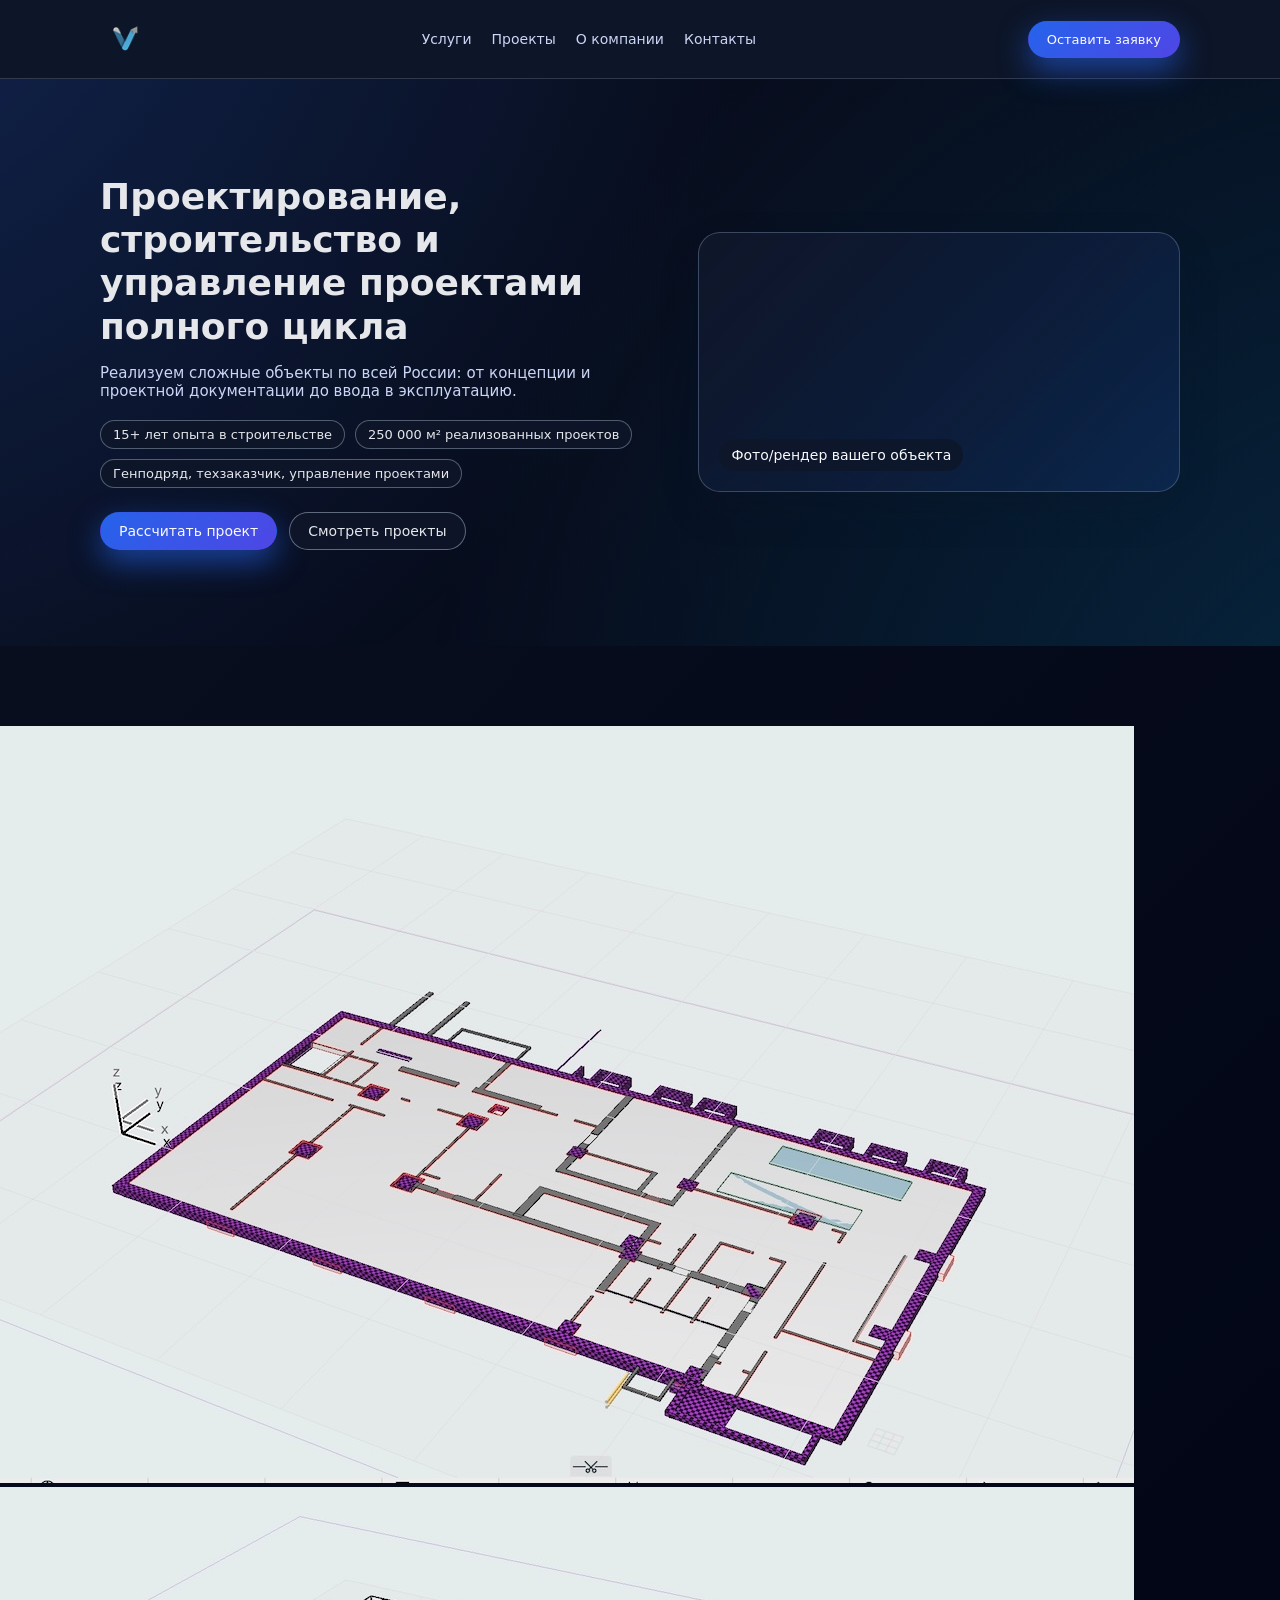
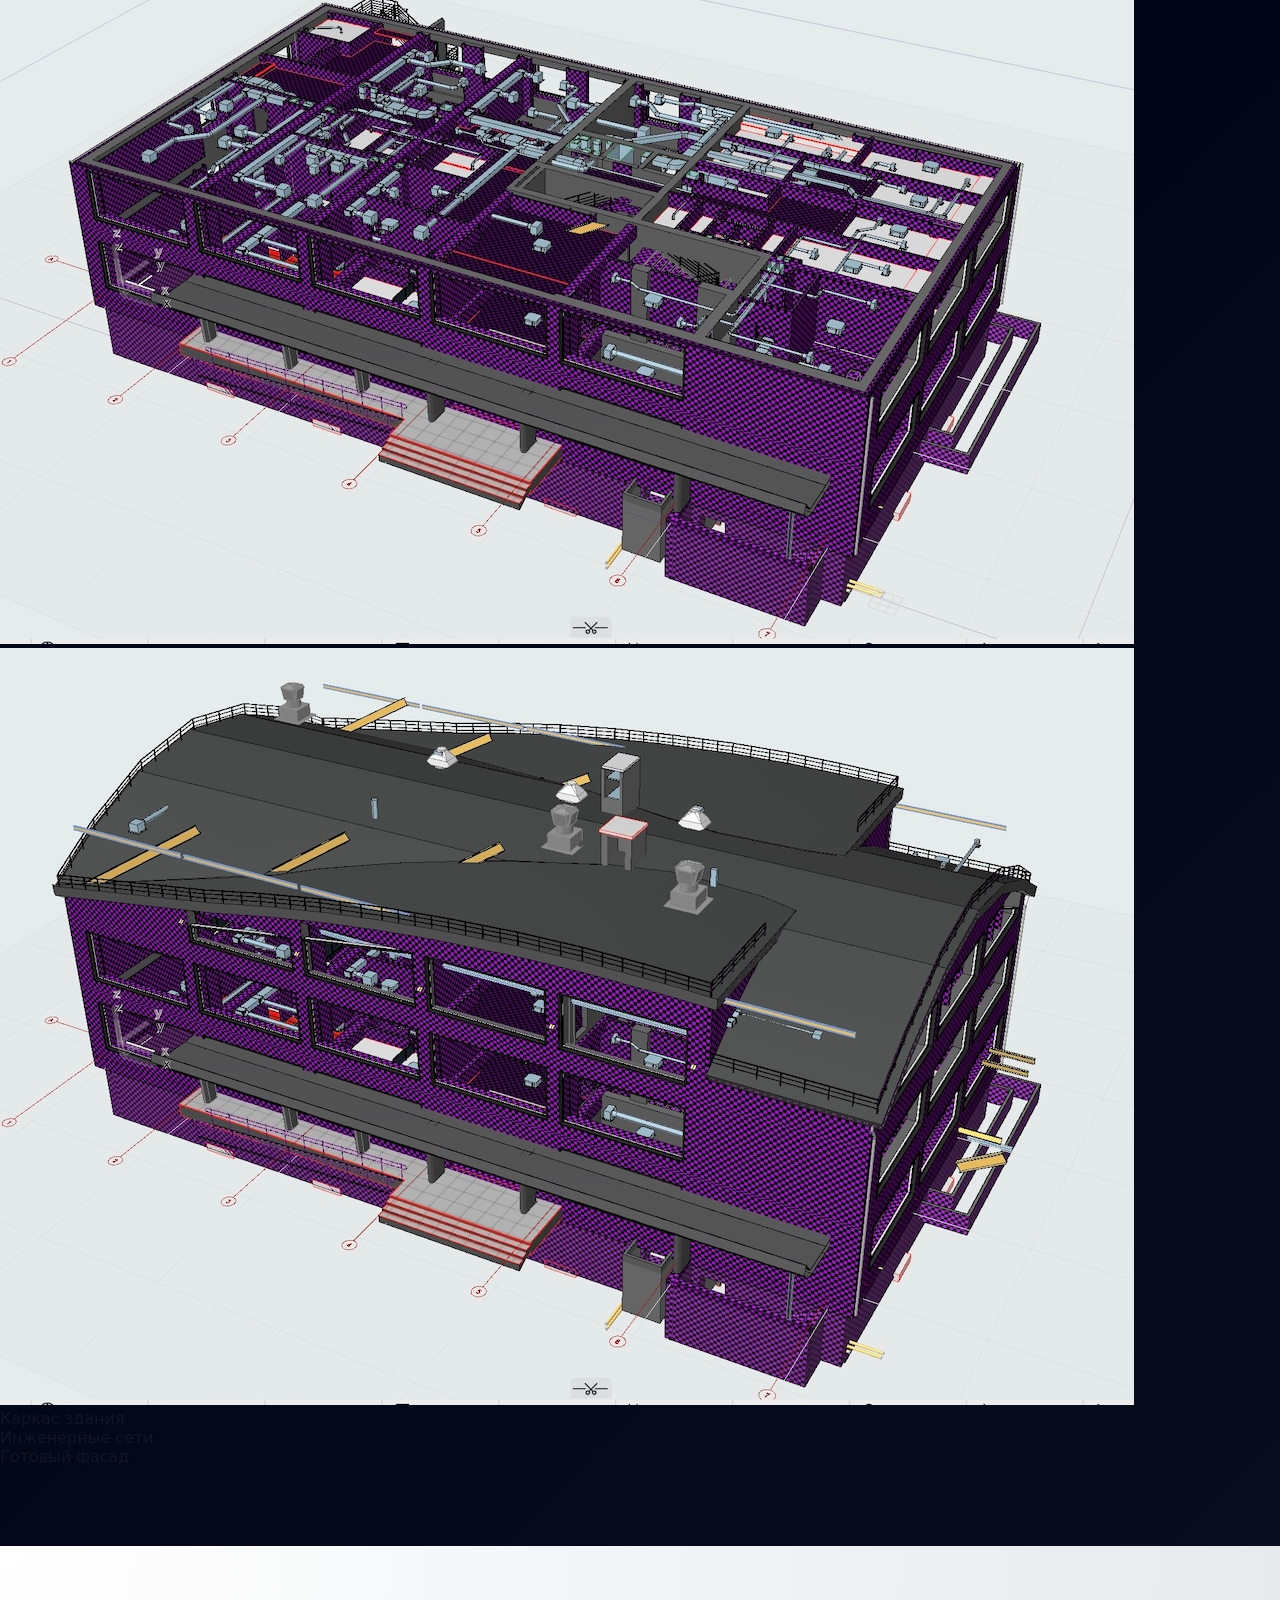
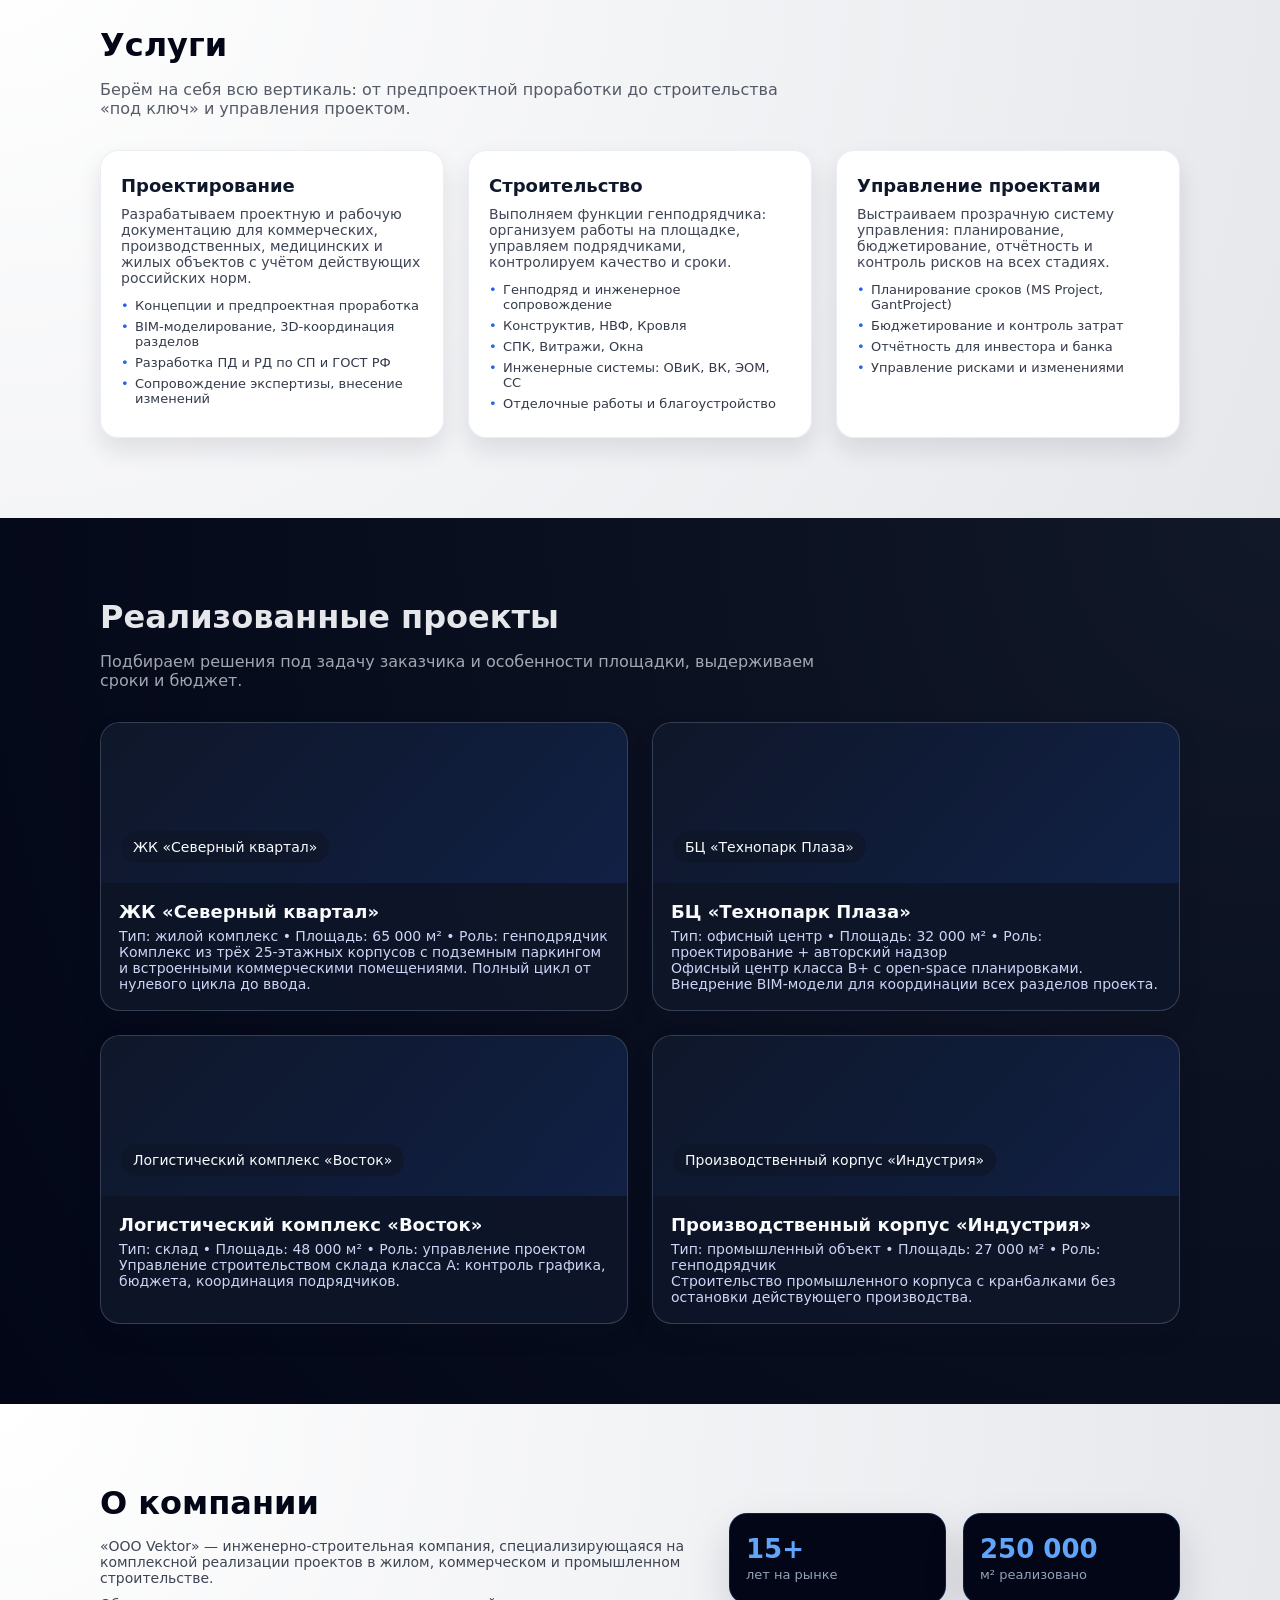
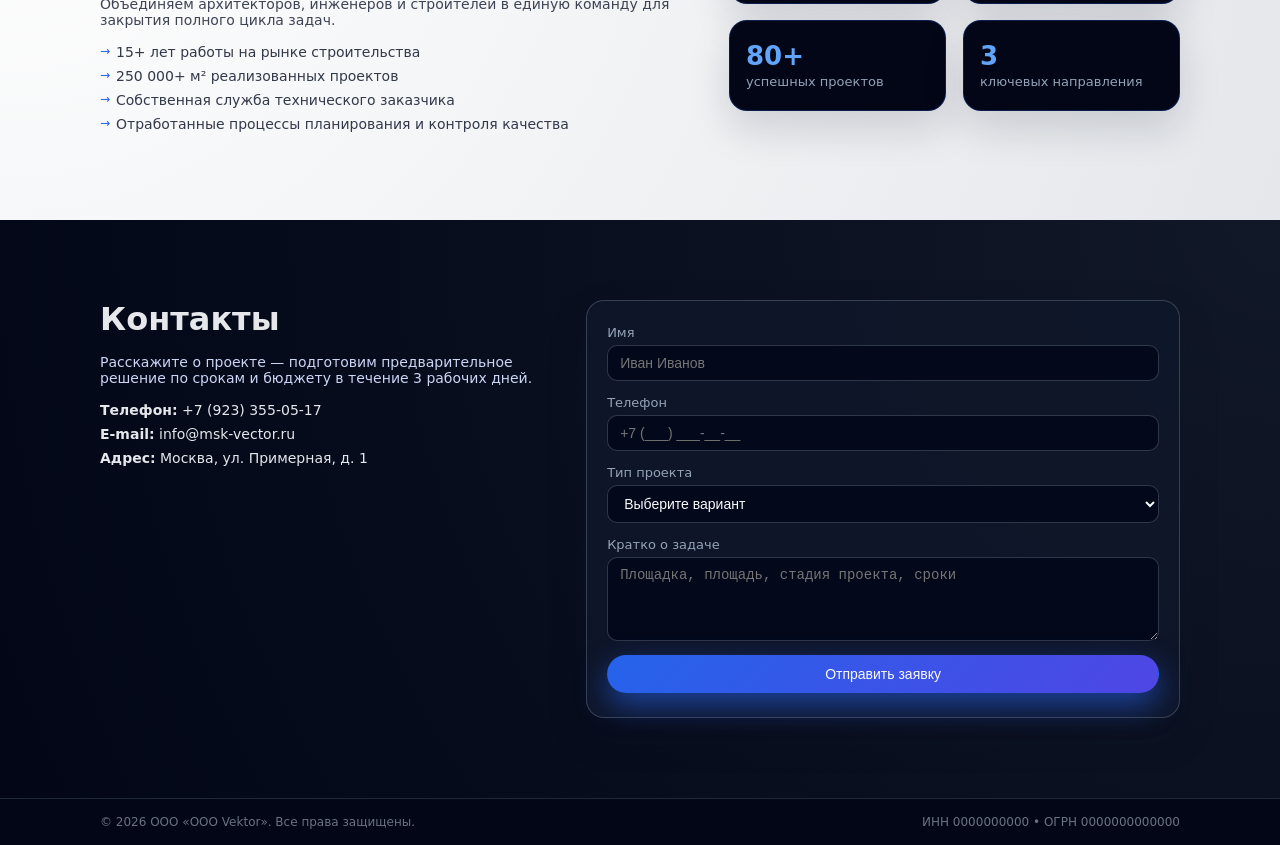
==== index.html @ ef03c7b6 "Add build story animation section" ====
<!DOCTYPE html>
<html lang="ru">
<head>
  <meta charset="UTF-8" />
  <title>ООО Vektor — Проектирование, строительство и управление проектами</title>
  <meta name="viewport" content="width=device-width, initial-scale=1" />
  <meta name="description" content="Проектирование, строительство и управление проектами по всей России." />
  <link rel="stylesheet" href="style.css" />
</head>
<body>
  <header class="site-header">
    <div class="container header-inner">
      <div class="logo">
<img src="vector-logo-B1Wfob5Y.png" alt="Логотип" style="height: 50px;">
      </div>
      <nav class="main-nav">
        <a href="#services">Услуги</a>
        <a href="#projects">Проекты</a>
        <a href="#about">О компании</a>
        <a href="#contacts">Контакты</a>
      </nav>
      <a href="#contacts" class="btn btn-primary btn-header">Оставить заявку</a>
    </div>
  </header>
  <main>
    <section class="hero section reveal" id="home">
      <div class="container hero-inner">
        <div class="hero-content">
          <h1>Проектирование, строительство и управление проектами полного цикла</h1>
          <p>Реализуем сложные объекты по всей России: от концепции и проектной документации до ввода в эксплуатацию.</p>
          <ul class="hero-highlights">
            <li>15+ лет опыта в строительстве</li>
            <li>250&nbsp;000 м² реализованных проектов</li>
            <li>Генподряд, техзаказчик, управление проектами</li>
          </ul>
          <div class="hero-actions">
            <a href="#contacts" class="btn btn-primary">Рассчитать проект</a>
            <a href="#projects" class="btn btn-secondary">Смотреть проекты</a>
          </div>
        </div>
        <div class="hero-image">
          <div class="image-placeholder"><span>Фото/рендер вашего объекта</span></div>
        </div>
      </div>
    </section>

    <section class="section id="build-story">     <div class="build-sticky">       <img src="frame.jpg" class="build-layer" id="layer-1">       <img src="networks.jpg" class="build-layer" id="layer-2">       <img src="facade.jpg" class="build-layer" id="layer-3">       <div class="build-label" id="label-1">Каркас здания</div>       <div class="build-label" id="label-2">Инженерные сети</div>       <div class="build-label" id="label-3">Готовый фасад</div>     </div>   </section>    <section class="section section-light reveal" id="services">
      <div class="container">
        <h2 class="section-title">Услуги</h2>
        <p class="section-subtitle">Берём на себя всю вертикаль: от предпроектной проработки до строительства «под ключ» и управления проектом.</p>
        <div class="services-grid">
          <article class="service-card reveal">
            <h3>Проектирование</h3>
            <p>Разрабатываем проектную и рабочую документацию для коммерческих, производственных, медицинских и жилых объектов с учётом действующих российских норм.</p>
            <ul>
              <li>Концепции и предпроектная проработка</li>
              <li>BIM-моделирование, 3D-координация разделов</li>
              <li>Разработка ПД и РД по СП и ГОСТ РФ</li>
              <li>Сопровождение экспертизы, внесение изменений</li>
            </ul>
          </article>
          <article class="service-card reveal">
            <h3>Строительство</h3>
            <p>Выполняем функции генподрядчика: организуем работы на площадке, управляем подрядчиками, контролируем качество и сроки.</p>
            <ul>
              <li>Генподряд и инженерное сопровождение</li>
              <li>Конструктив, НВФ, Кровля</li>
              <li>СПК, Витражи, Окна</li>
              <li>Инженерные системы: ОВиК, ВК, ЭОМ, СС</li>
              <li>Отделочные работы и благоустройство</li>
            </ul>
          </article>
          <article class="service-card reveal">
            <h3>Управление проектами</h3>
            <p>Выстраиваем прозрачную систему управления: планирование, бюджетирование, отчётность и контроль рисков на всех стадиях.</p>
            <ul>
              <li>Планирование сроков (MS Project, GantProject)</li>
              <li>Бюджетирование и контроль затрат</li>
              <li>Отчётность для инвестора и банка</li>
              <li>Управление рисками и изменениями</li>
            </ul>
          </article>
        </div>
      </div>
    </section>

    <section class="section section-dark reveal" id="projects">
      <div class="container">
        <h2 class="section-title">Реализованные проекты</h2>
        <p class="section-subtitle">Подбираем решения под задачу заказчика и особенности площадки, выдерживаем сроки и бюджет.</p>
        <div class="projects-grid">
          <article class="project-card reveal">
            <div class="project-image image-placeholder"><span>ЖК «Северный квартал»</span></div>
            <div class="project-body">
              <h3>ЖК «Северный квартал»</h3>
              <p class="project-meta">Тип: жилой комплекс • Площадь: 65 000 м² • Роль: генподрядчик</p>
              <p>Комплекс из трёх 25-этажных корпусов с подземным паркингом и встроенными коммерческими помещениями. Полный цикл от нулевого цикла до ввода.</p>
            </div>
          </article>
          <article class="project-card reveal">
            <div class="project-image image-placeholder"><span>БЦ «Технопарк Плаза»</span></div>
            <div class="project-body">
              <h3>БЦ «Технопарк Плаза»</h3>
              <p class="project-meta">Тип: офисный центр • Площадь: 32 000 м² • Роль: проектирование + авторский надзор</p>
              <p>Офисный центр класса B+ с open-space планировками. Внедрение BIM-модели для координации всех разделов проекта.</p>
            </div>
          </article>
          <article class="project-card reveal">
            <div class="project-image image-placeholder"><span>Логистический комплекс «Восток»</span></div>
            <div class="project-body">
              <h3>Логистический комплекс «Восток»</h3>
              <p class="project-meta">Тип: склад • Площадь: 48 000 м² • Роль: управление проектом</p>
              <p>Управление строительством склада класса A: контроль графика, бюджета, координация подрядчиков.</p>
            </div>
          </article>
          <article class="project-card reveal">
            <div class="project-image image-placeholder"><span>Производственный корпус «Индустрия»</span></div>
            <div class="project-body">
              <h3>Производственный корпус «Индустрия»</h3>
              <p class="project-meta">Тип: промышленный объект • Площадь: 27 000 м² • Роль: генподрядчик</p>
              <p>Строительство промышленного корпуса с кранбалками без остановки действующего производства.</p>
            </div>
          </article>
        </div>
      </div>
    </section>

    <section class="section section-light reveal" id="about">
      <div class="container about-grid">
        <div class="about-text">
          <h2 class="section-title">О компании</h2>
          <p>«ООО Vektor» — инженерно-строительная компания, специализирующаяся на комплексной реализации проектов в жилом, коммерческом и промышленном строительстве.</p>
          <p>Объединяем архитекторов, инженеров и строителей в единую команду для закрытия полного цикла задач.</p>
          <ul class="about-list">
            <li>15+ лет работы на рынке строительства</li>
            <li>250 000+ м² реализованных проектов</li>
            <li>Собственная служба технического заказчика</li>
            <li>Отработанные процессы планирования и контроля качества</li>
          </ul>
        </div>
        <div class="about-facts">
          <div class="fact-card reveal"><span class="fact-number">15+</span><span class="fact-label">лет на рынке</span></div>
          <div class="fact-card reveal"><span class="fact-number">250 000</span><span class="fact-label">м² реализовано</span></div>
          <div class="fact-card reveal"><span class="fact-number">80+</span><span class="fact-label">успешных проектов</span></div>
          <div class="fact-card reveal"><span class="fact-number">3</span><span class="fact-label">ключевых направления</span></div>
        </div>
      </div>
    </section>

    <section class="section section-dark reveal" id="contacts">
      <div class="container contacts-grid">
        <div class="contacts-info">
          <h2 class="section-title">Контакты</h2>
          <p>Расскажите о проекте — подготовим предварительное решение по срокам и бюджету в течение 3 рабочих дней.</p>
          <ul class="contacts-list">
            <li><strong>Телефон:</strong> +7 (923) 355-05-17</li>
            <li><strong>E-mail:</strong> info@msk-vector.ru</li>
            <li><strong>Адрес:</strong> Москва, ул. Примерная, д. 1</li>
          </ul>
        </div>
        <form class="contacts-form">
          <div class="form-row">
            <label for="name">Имя</label>
            <input type="text" id="name" name="name" placeholder="Иван Иванов" required />
          </div>
          <div class="form-row">
            <label for="phone">Телефон</label>
            <input type="tel" id="phone" name="phone" placeholder="+7 (___) ___-__-__" required />
          </div>
          <div class="form-row">
            <label for="project-type">Тип проекта</label>
            <select id="project-type" name="project-type">
              <option value="">Выберите вариант</option>
              <option value="residential">Жилой дом / ЖК</option>
              <option value="office">Офис / БЦ</option>
              <option value="industrial">Промышленный объект</option>
              <option value="warehouse">Склад / логистика</option>
              <option value="other">Другое</option>
            </select>
          </div>
          <div class="form-row">
            <label for="message">Кратко о задаче</label>
            <textarea id="message" name="message" rows="4" placeholder="Площадка, площадь, стадия проекта, сроки"></textarea>
          </div>
          <button type="submit" class="btn btn-primary btn-full">Отправить заявку</button>
        </form>
      </div>
    </section>
  </main>

  <footer class="site-footer">
    <div class="container footer-inner">
      <span>© 2026 ООО «ООО Vektor». Все права защищены.</span>
      <span>ИНН 0000000000 • ОГРН 0000000000000</span>
    </div>
  </footer>
  <script src="script.js"></script>
</body>
</html>
---- style.css ----
:root {
  --color-primary: #2563eb;
  --color-text: #0f172a;
  --color-text-light: #e5e7eb;
  --shadow-soft: 0 18px 40px rgba(15,23,42,0.15);
  --shadow-card: 0 12px 24px rgba(15,23,42,0.1);
  --transition-fast: 0.25s ease;
}
*,*::before,*::after{box-sizing:border-box}
html,body{margin:0;padding:0}
body{
  font-family:system-ui,-apple-system,BlinkMacSystemFont,"Segoe UI",sans-serif;
  color:var(--color-text);
  background:linear-gradient(135deg,#0b1120 0%,#020617 40%,#111827 100%);
  -webkit-font-smoothing:antialiased;
}
.container{width:100%;max-width:1120px;margin:0 auto;padding:0 20px}
.section{padding:80px 0}
.section-light{background:radial-gradient(circle at top left,#ffffff 0%,#e5e7eb 100%);color:#020617}
.section-dark{background:radial-gradient(circle at top right,#111827 0%,#020617 100%);color:var(--color-text-light)}
.section-title{font-size:32px;margin:0 0 16px}
.section-subtitle{margin:0 0 32px;max-width:720px;color:rgba(15,23,42,0.7)}
.section-dark .section-subtitle{color:rgba(226,232,240,0.7)}
.site-header{position:sticky;top:0;z-index:50;background:rgba(15,23,42,0.92);backdrop-filter:blur(16px);border-bottom:1px solid rgba(148,163,184,0.25)}
.header-inner{display:flex;align-items:center;justify-content:space-between;padding:14px 20px}
.logo{display:flex;align-items:center;gap:10px;color:#e5e7eb}
.logo-mark{width:36px;height:36px;border-radius:10px;background:radial-gradient(circle at 30% 30%,#38bdf8,#2563eb 60%,#1e293b 100%);display:inline-flex;align-items:center;justify-content:center;font-weight:700;font-size:16px;box-shadow:0 8px 20px rgba(37,99,235,0.55)}
.logo-text{font-weight:600;letter-spacing:0.08em;text-transform:uppercase;font-size:13px}
.main-nav{display:flex;align-items:center;gap:20px}
.main-nav a{color:#cbd5f5;text-decoration:none;font-size:14px;transition:color var(--transition-fast)}
.main-nav a:hover{color:#fff}
.btn{display:inline-flex;align-items:center;justify-content:center;padding:10px 18px;border-radius:999px;border:1px solid transparent;cursor:pointer;font-size:14px;font-weight:500;text-decoration:none;white-space:nowrap;transition:background-color var(--transition-fast),box-shadow var(--transition-fast),transform var(--transition-fast)}
.btn-primary{background:linear-gradient(135deg,#2563eb,#4f46e5);color:#f9fafb;box-shadow:0 12px 30px rgba(37,99,235,0.6)}
.btn-primary:hover{box-shadow:0 18px 40px rgba(37,99,235,0.8);transform:translateY(-1px)}
.btn-secondary{background:rgba(15,23,42,0.85);color:#e5e7eb;border-color:rgba(148,163,184,0.6)}
.btn-secondary:hover{background:rgba(15,23,42,1);border-color:#e5e7eb}
.btn-full{width:100%}
.btn-header{font-size:13px}
.hero{color:#e5e7eb;padding-top:96px;padding-bottom:96px;position:relative;overflow:hidden}
.hero::before{content:"";position:absolute;inset:-200px;background:radial-gradient(circle at top left,rgba(37,99,235,0.25),transparent 50%),radial-gradient(circle at bottom right,rgba(8,47,73,0.9),transparent 55%);pointer-events:none}
.hero-inner{position:relative;z-index:1;display:grid;grid-template-columns:minmax(0,1.6fr) minmax(0,1.4fr);gap:48px;align-items:center}
.hero-content h1{font-size:36px;line-height:1.2;margin:0 0 16px}
.hero-content p{margin:0 0 20px;font-size:15px;color:#cbd5f5}
.hero-highlights{list-style:none;padding:0;margin:0 0 24px;display:flex;flex-wrap:wrap;gap:10px;font-size:13px}
.hero-highlights li{padding:6px 12px;border-radius:999px;background:rgba(15,23,42,0.85);border:1px solid rgba(148,163,184,0.5);color:#e5e7eb}
.hero-actions{display:flex;flex-wrap:wrap;gap:12px}
.image-placeholder{border-radius:22px;border:1px solid rgba(148,163,184,0.35);background:linear-gradient(135deg,rgba(15,23,42,0.98),rgba(37,99,235,0.15));min-height:260px;box-shadow:var(--shadow-soft);display:flex;align-items:flex-end;justify-content:flex-start;padding:20px;color:#f9fafb;font-size:14px}
.image-placeholder span{background:rgba(15,23,42,0.85);padding:8px 12px;border-radius:999px}
.services-grid{display:grid;grid-template-columns:repeat(3,minmax(0,1fr));gap:24px;margin-top:32px}
.service-card{background:rgba(255,255,255,0.98);border-radius:18px;padding:24px 20px 20px;box-shadow:var(--shadow-card);border:1px solid rgba(148,163,184,0.2)}
.service-card h3{margin:0 0 10px;font-size:18px;color:#0f172a}
.service-card p{margin:0 0 12px;font-size:14px;color:rgba(15,23,42,0.8)}
.service-card ul{list-style:none;padding:0;margin:0;font-size:13px}
.service-card li{position:relative;padding-left:14px;margin-bottom:6px;color:rgba(15,23,42,0.85)}
.service-card li::before{content:"\2022";position:absolute;left:0;color:#2563eb}
.projects-grid{display:grid;grid-template-columns:repeat(2,minmax(0,1fr));gap:24px;margin-top:32px}
.project-card{background:rgba(15,23,42,0.85);border-radius:20px;overflow:hidden;border:1px solid rgba(148,163,184,0.3);box-shadow:var(--shadow-card);transition:transform var(--transition-fast),box-shadow var(--transition-fast)}
.project-card:hover{transform:translateY(-4px);box-shadow:var(--shadow-soft)}
.project-image{min-height:160px;border-radius:0;border:none;box-shadow:none}
.project-body{padding:18px}
.project-body h3{margin:0 0 6px;font-size:18px;color:#f9fafb}
.project-meta{margin:0 0 10px;font-size:12px;color:#94a3b8}
.project-body p{margin:0;font-size:14px;color:#cbd5f5}
.about-grid{display:grid;grid-template-columns:minmax(0,1.7fr) minmax(0,1.3fr);gap:40px;align-items:center}
.about-text p{font-size:14px;margin:0 0 10px;color:rgba(15,23,42,0.8)}
.about-list{list-style:none;padding:0;margin:16px 0 0;font-size:14px;color:rgba(15,23,42,0.85)}
.about-list li{margin-bottom:8px;padding-left:16px;position:relative}
.about-list li::before{content:"\2192";position:absolute;left:0;color:#2563eb;font-size:12px}
.about-facts{display:grid;grid-template-columns:repeat(2,minmax(0,1fr));gap:16px}
.fact-card{background:#020617;color:#e5e7eb;border-radius:18px;padding:20px 16px;box-shadow:var(--shadow-soft);border:1px solid rgba(37,99,235,0.25)}
.fact-number{display:block;font-size:26px;font-weight:700;color:#60a5fa}
.fact-label{font-size:13px;color:#94a3b8}
.contacts-grid{display:grid;grid-template-columns:minmax(0,1.3fr) minmax(0,1.7fr);gap:32px;align-items:flex-start}
.contacts-info p{font-size:14px;color:#cbd5f5;margin:0 0 16px}
.contacts-list{list-style:none;padding:0;margin:0;font-size:14px;color:#e5e7eb}
.contacts-list li{margin-bottom:8px}
.contacts-form{background:rgba(15,23,42,0.95);padding:24px 20px;border-radius:18px;border:1px solid rgba(148,163,184,0.3);box-shadow:var(--shadow-soft)}
.form-row{display:flex;flex-direction:column;margin-bottom:14px}
.form-row label{font-size:13px;margin-bottom:5px;color:#94a3b8}
.form-row input,.form-row select,.form-row textarea{border-radius:10px;border:1px solid rgba(148,163,184,0.3);padding:9px 12px;font-size:14px;background:rgba(2,6,23,0.8);color:#f9fafb;outline:none;transition:border-color var(--transition-fast),box-shadow var(--transition-fast)}
.form-row input:focus,.form-row select:focus,.form-row textarea:focus{border-color:#60a5fa;box-shadow:0 0 0 2px rgba(96,165,250,0.25);background:#020617}
.form-row select option{background:#0f172a}
.site-footer{background:#020617;color:#6b7280;font-size:12px;border-top:1px solid #1f2937}
.footer-inner{display:flex;flex-wrap:wrap;gap:12px;align-items:center;justify-content:space-between;padding:16px 20px}
.reveal{opacity:0;transform:translateY(28px);transition:opacity 0.7s ease-out,transform 0.7s ease-out;will-change:opacity,transform}
.reveal--visible{opacity:1;transform:translateY(0)}
@media(max-width:960px){
  .hero-inner{grid-template-columns:minmax(0,1fr)}
  .hero-image{order:-1}
  .services-grid{grid-template-columns:repeat(2,minmax(0,1fr))}
  .projects-grid{grid-template-columns:minmax(0,1fr)}
  .about-grid,.contacts-grid{grid-template-columns:minmax(0,1fr)}
  .main-nav,.btn-header{display:none}
  .hero{padding-top:72px}
}
@media(max-width:640px){
  .section{padding:56px 0}
  .hero-content h1{font-size:26px}
  .services-grid{grid-template-columns:minmax(0,1fr)}
  .about-facts{grid-template-columns:minmax(0,1fr)}
  .section-title{font-size:26px}
}
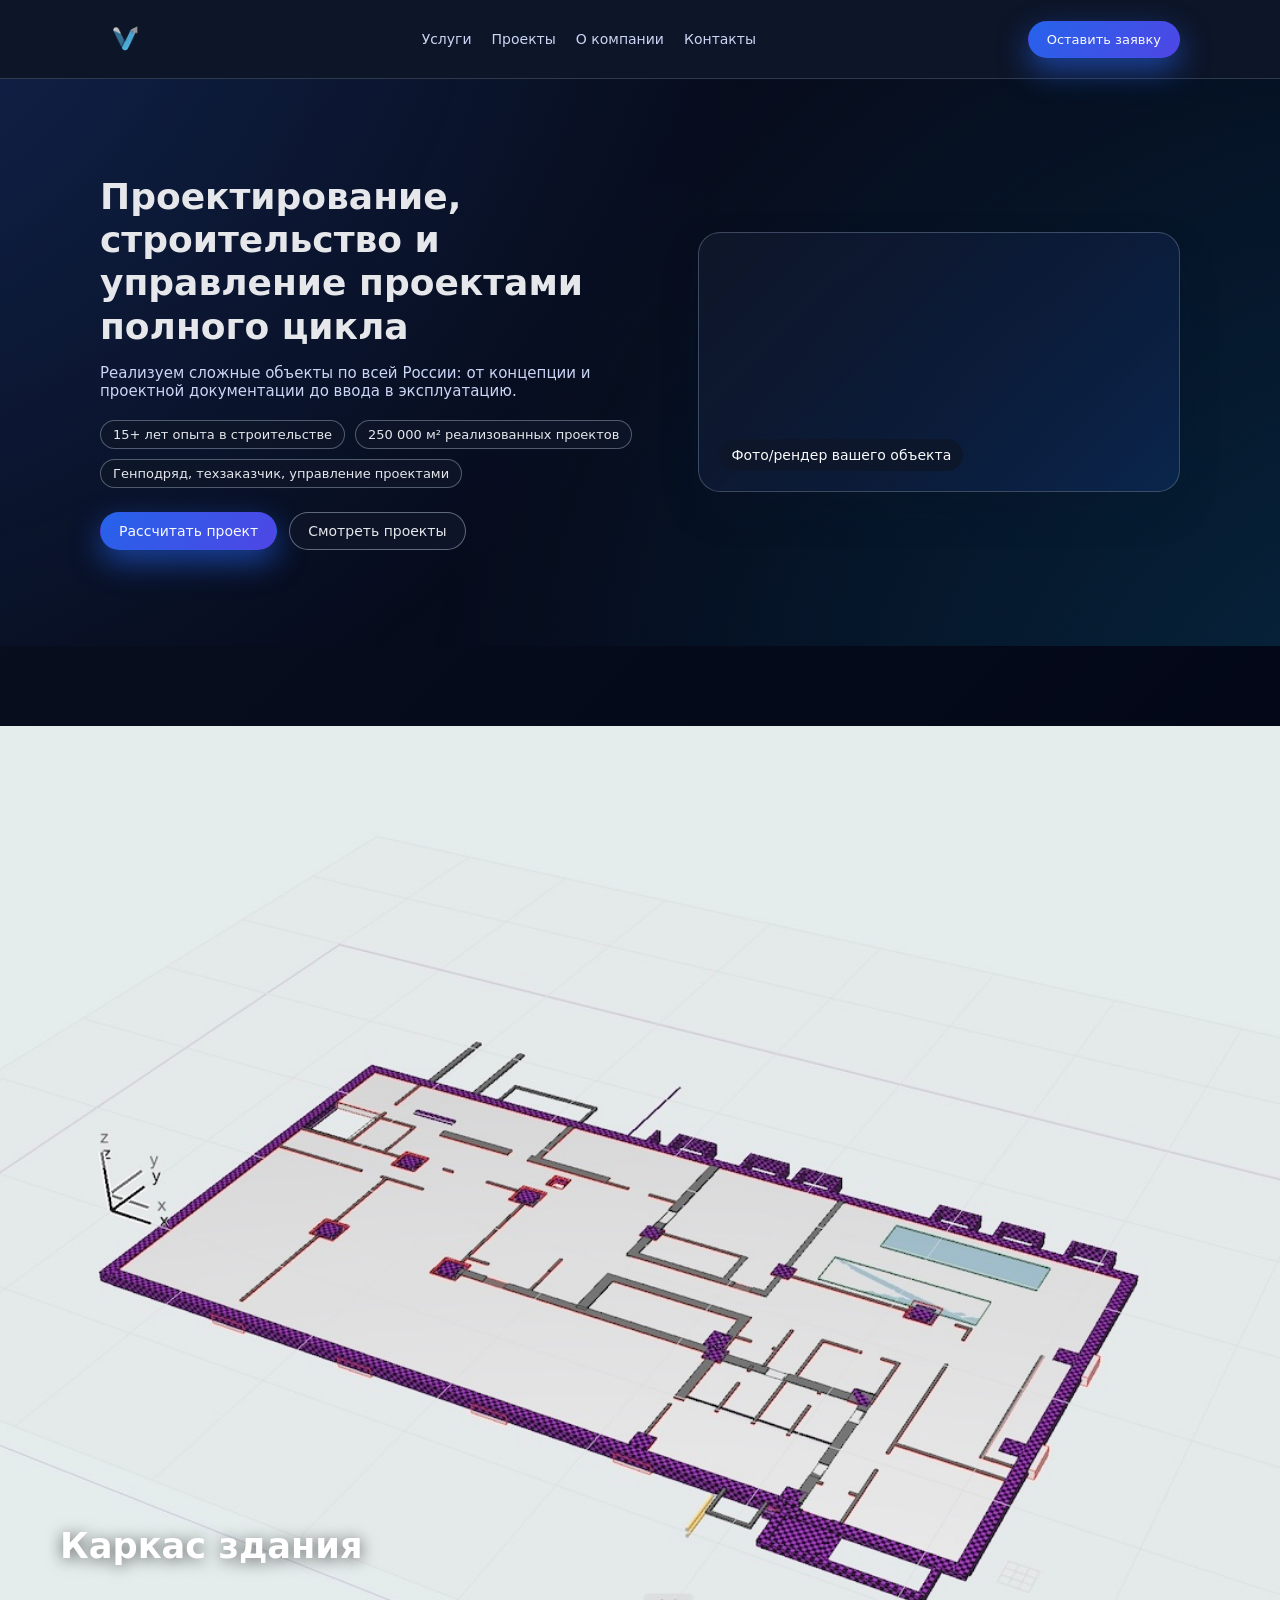
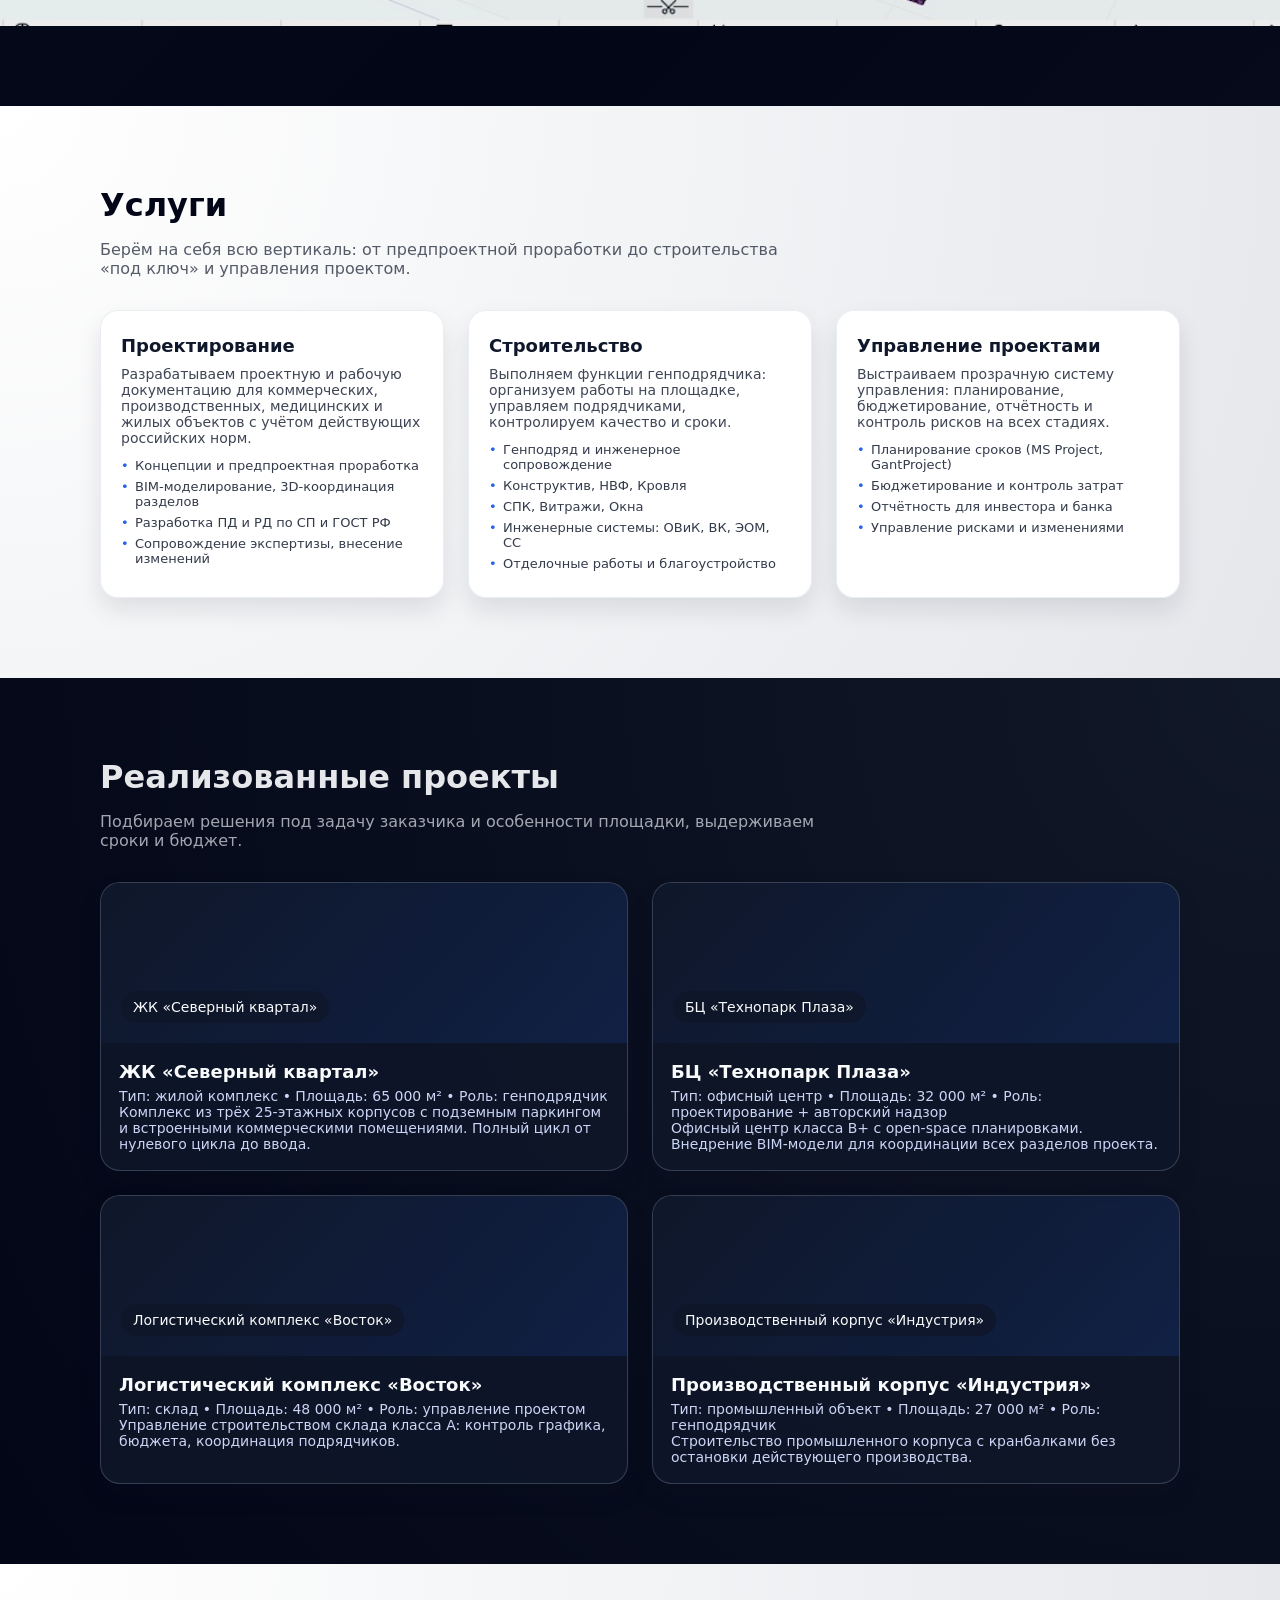
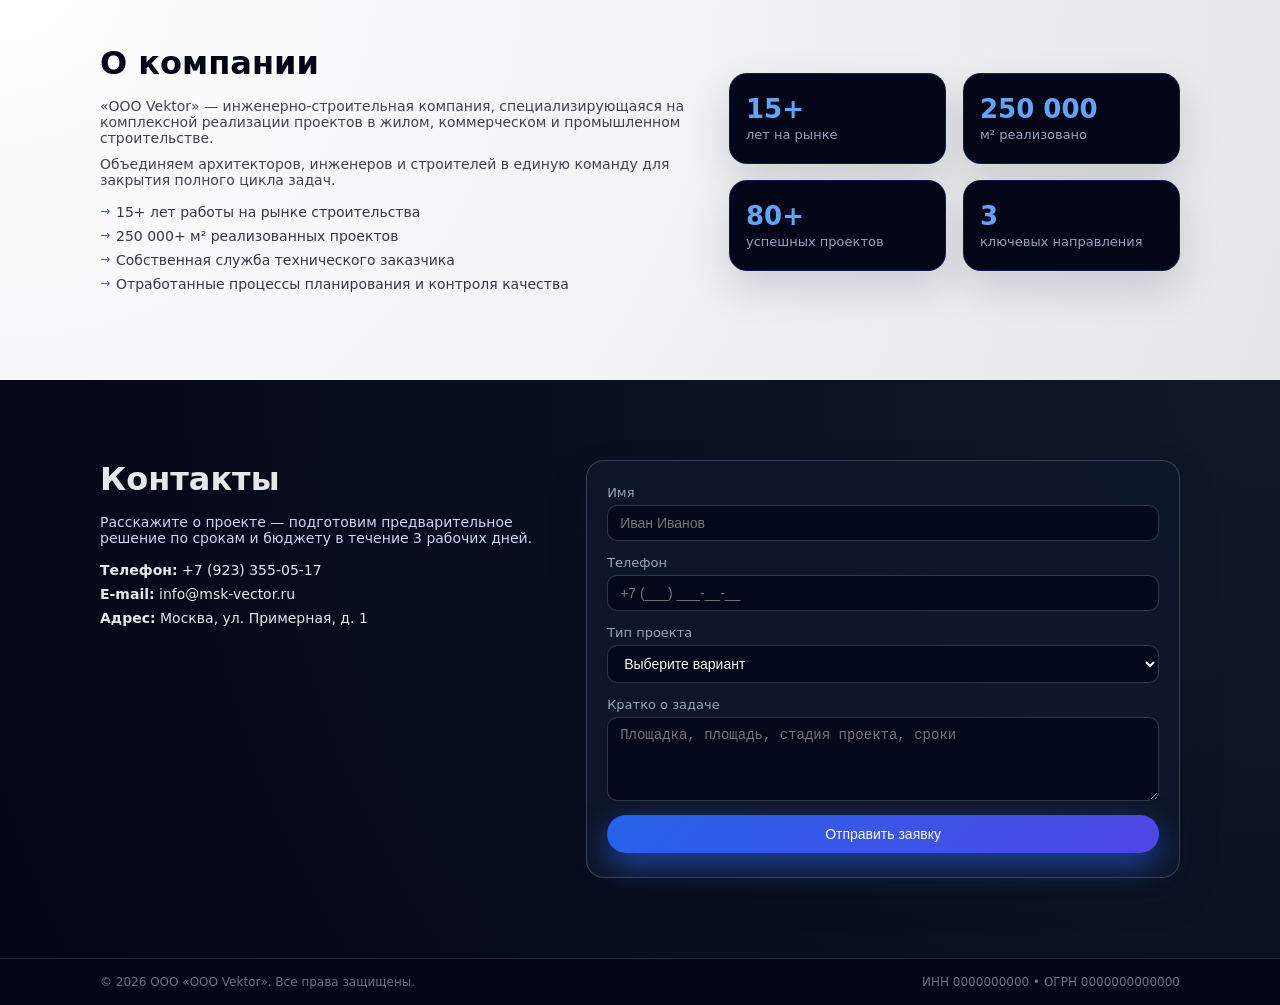
==== commit fa7a3ffe: "Fix build-section class name" ====
--- a/index.html
+++ b/index.html
@@ -44,7 +44,7 @@
       </div>
     </section>
 
-    <section class="section id="build-story">     <div class="build-sticky">       <img src="frame.jpg" class="build-layer" id="layer-1">       <img src="networks.jpg" class="build-layer" id="layer-2">       <img src="facade.jpg" class="build-layer" id="layer-3">       <div class="build-label" id="label-1">Каркас здания</div>       <div class="build-label" id="label-2">Инженерные сети</div>       <div class="build-label" id="label-3">Готовый фасад</div>     </div>   </section>    <section class="section section-light reveal" id="services">
+    <section class="section id="build-section">     <div class="build-sticky">       <img src="frame.jpg" class="build-layer" id="layer-1">       <img src="networks.jpg" class="build-layer" id="layer-2">       <img src="facade.jpg" class="build-layer" id="layer-3">       <div class="build-label" id="label-1">Каркас здания</div>       <div class="build-label" id="label-2">Инженерные сети</div>       <div class="build-label" id="label-3">Готовый фасад</div>     </div>   </section>    <section class="section section-light reveal" id="services">
       <div class="container">
         <h2 class="section-title">Услуги</h2>
         <p class="section-subtitle">Берём на себя всю вертикаль: от предпроектной проработки до строительства «под ключ» и управления проектом.</p>
--- a/style.css
+++ b/style.css
@@ -100,3 +100,13 @@
   .about-facts{grid-template-columns:minmax(0,1fr)}
   .section-title{font-size:26px}
 }
+
+
+/* === Build Story Animation === */
+.build-section{height:400vh}
+.build-sticky{position:sticky;top:0;height:100vh;overflow:hidden}
+.build-layer{position:absolute;inset:0;width:100%;height:100%;object-fit:cover;opacity:0}
+#layer-1{opacity:1}
+.build-label{position:absolute;bottom:60px;left:60px;color:#fff;font-size:2.2rem;font-weight:700;opacity:0;text-shadow:0 2px 16px rgba(0,0,0,0.6);transition:opacity 0.3s ease;pointer-events:none}
+#label-1{opacity:1}
+@media(max-width:640px){.build-label{font-size:1.4rem;bottom:40px;left:24px}}
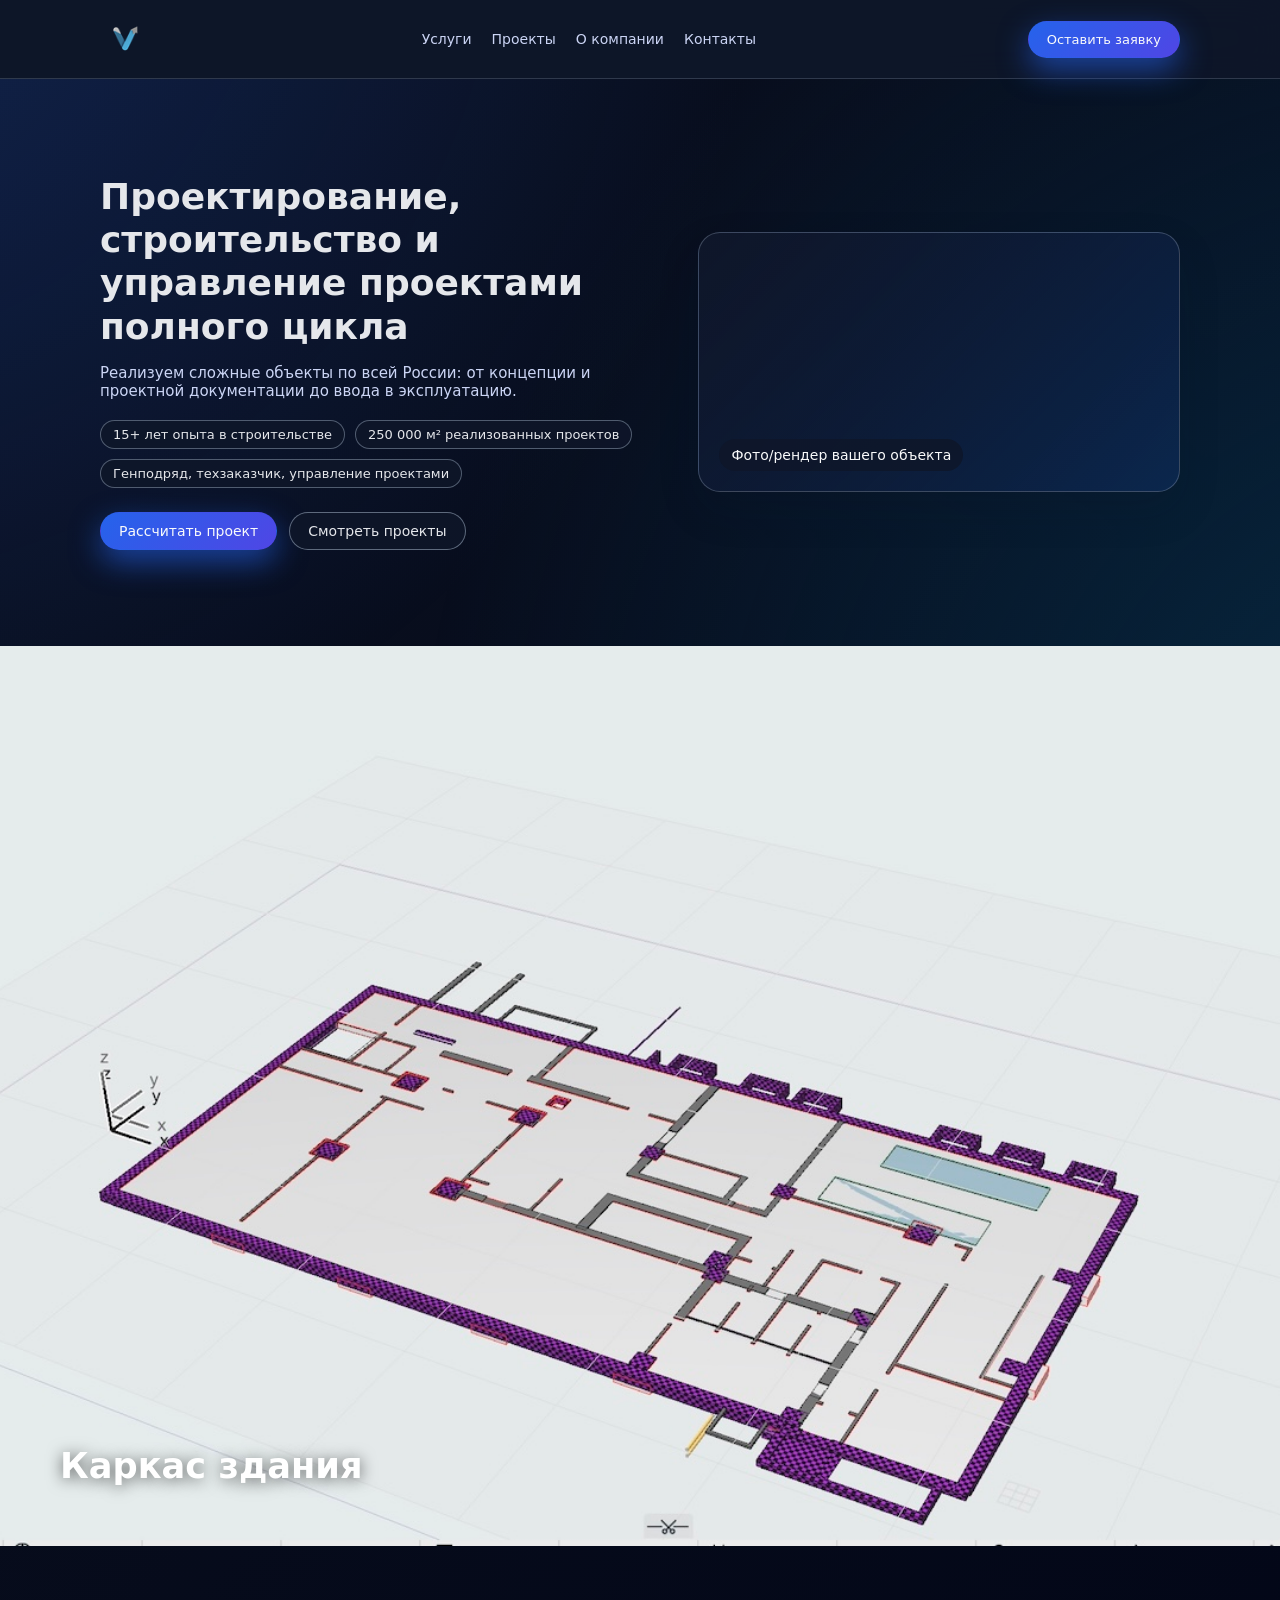
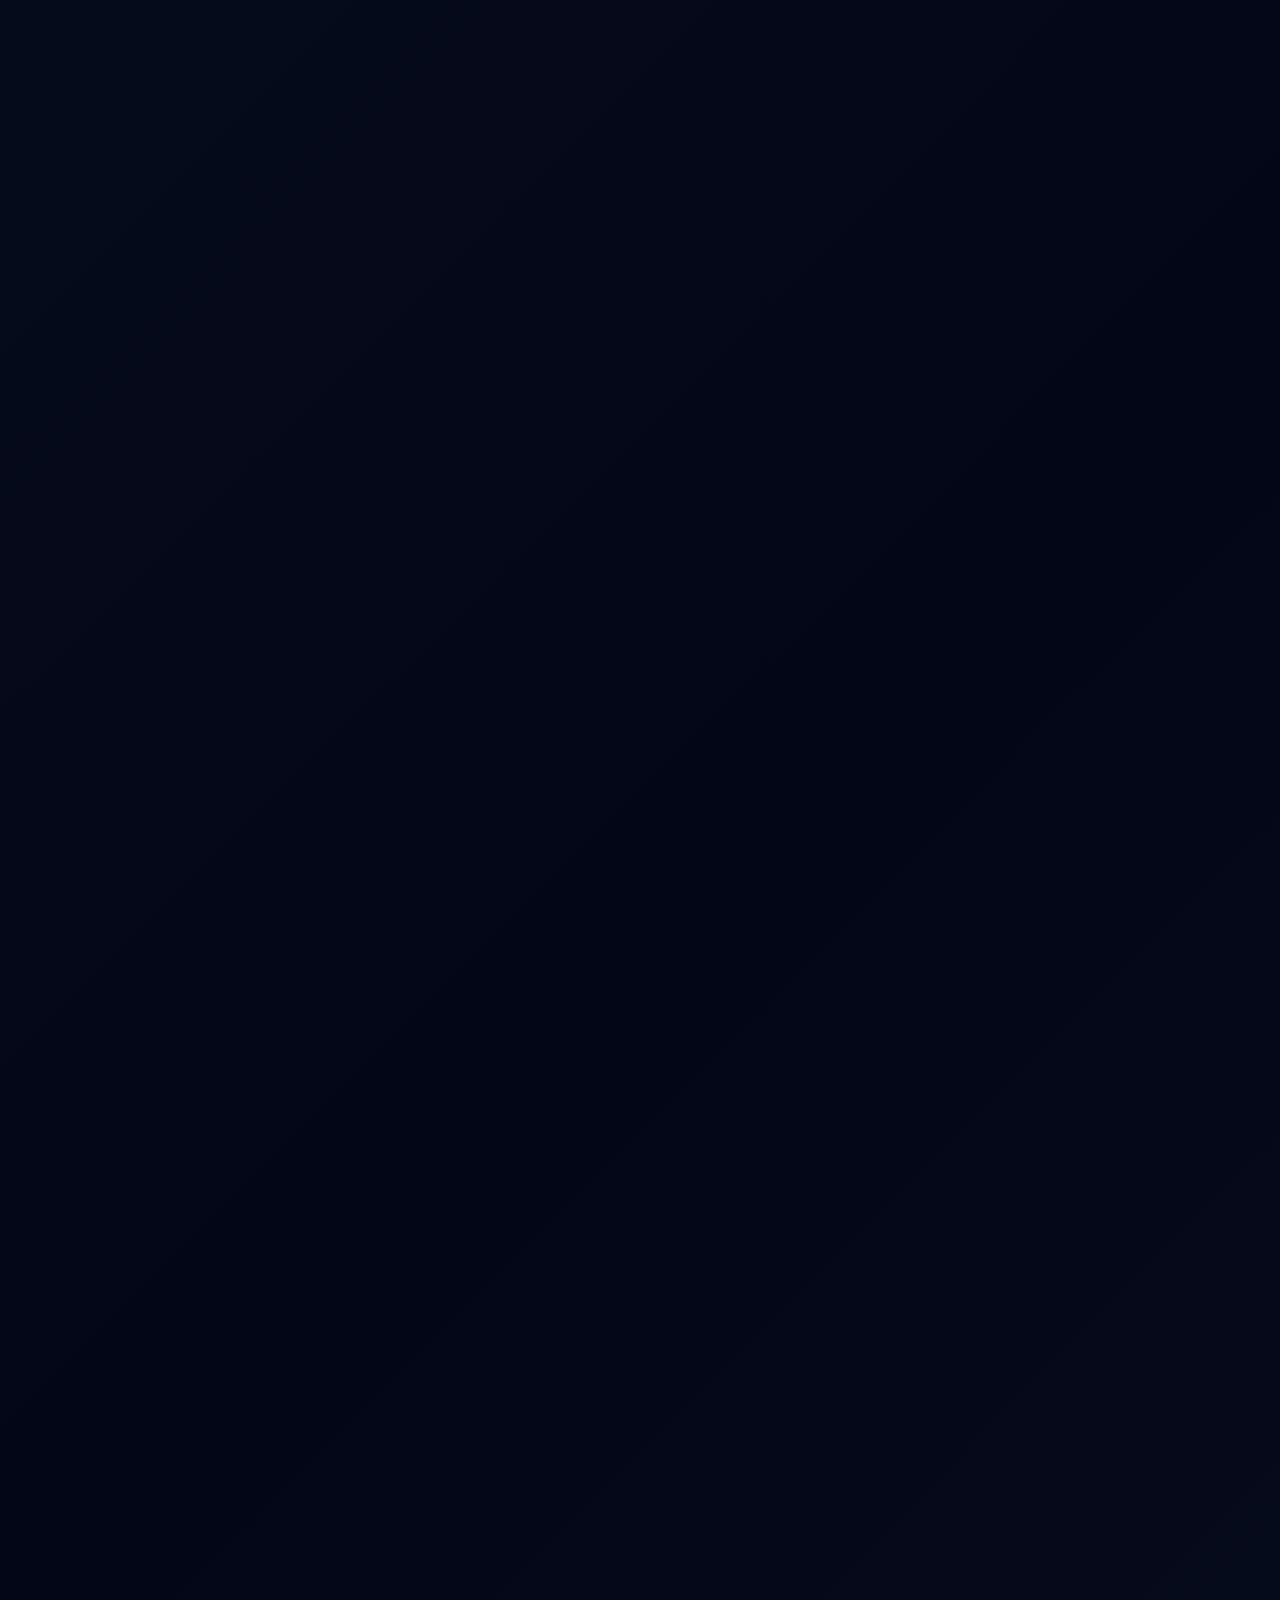
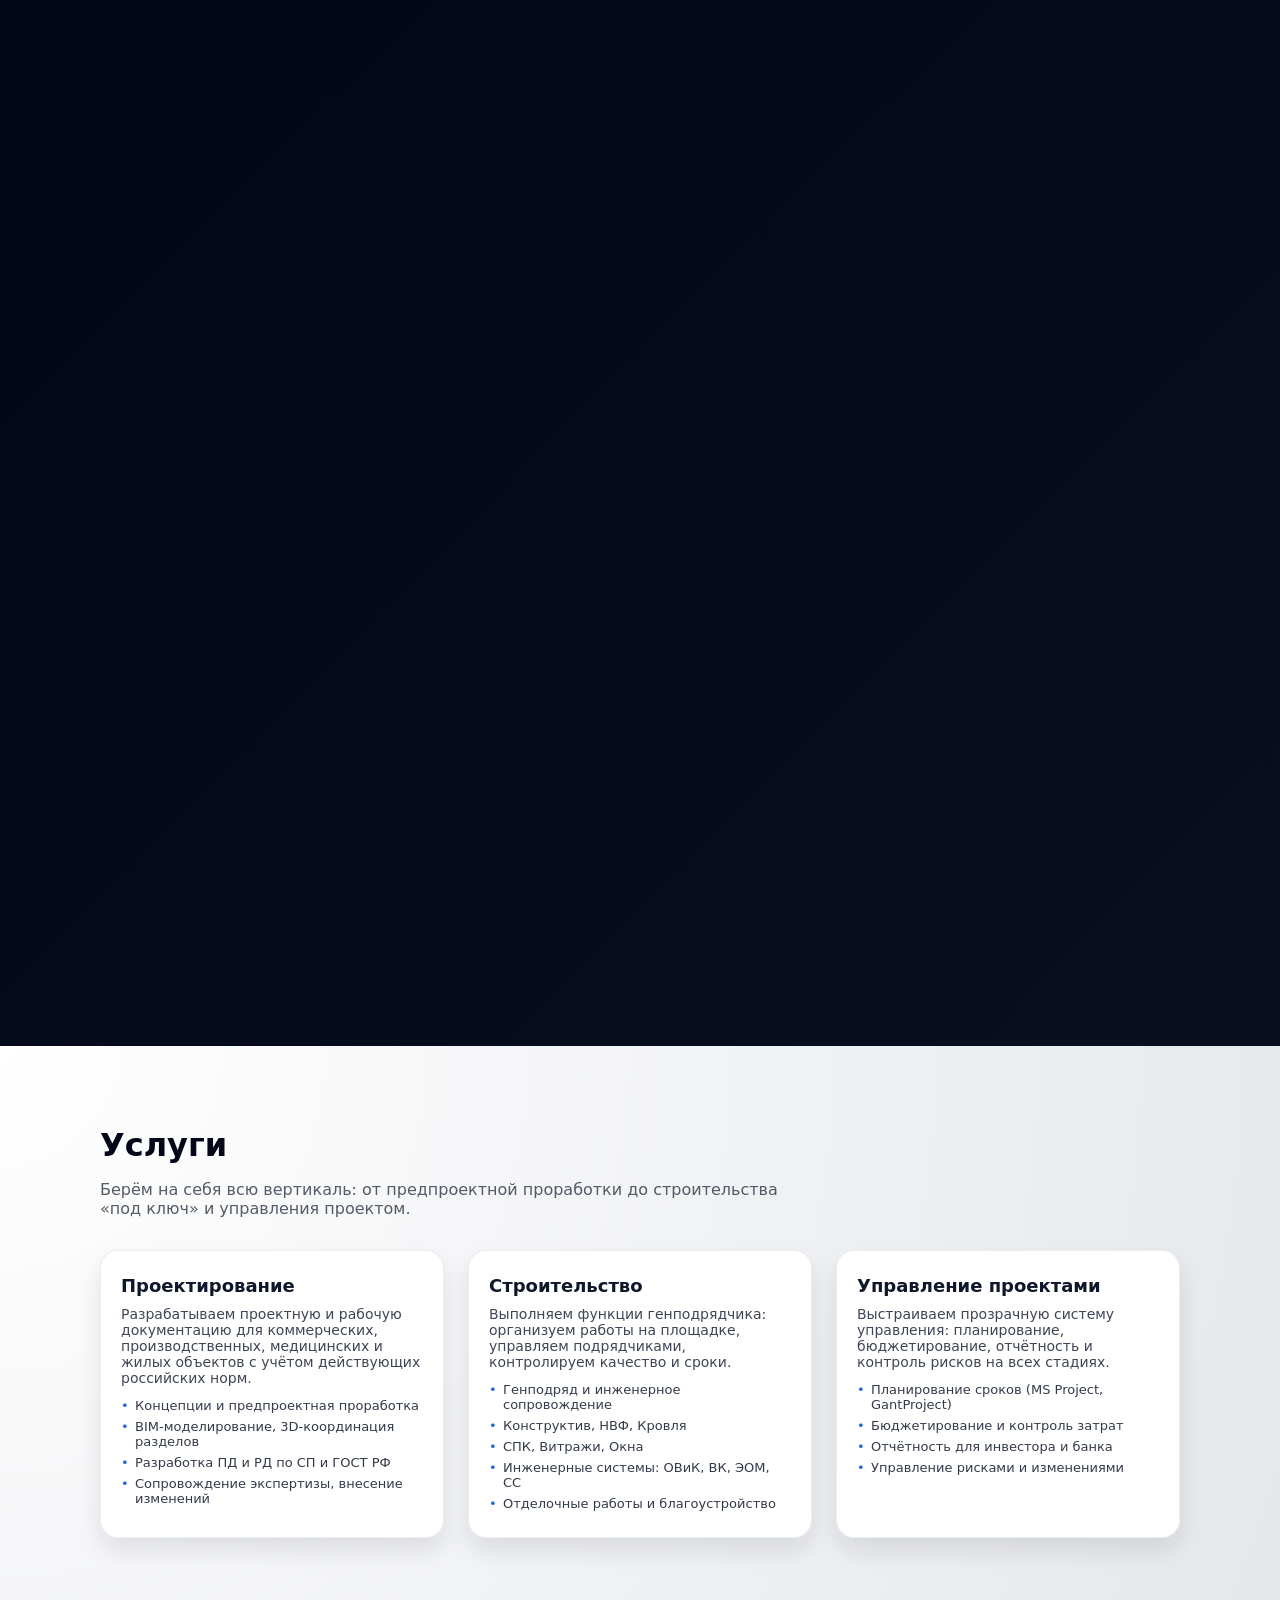
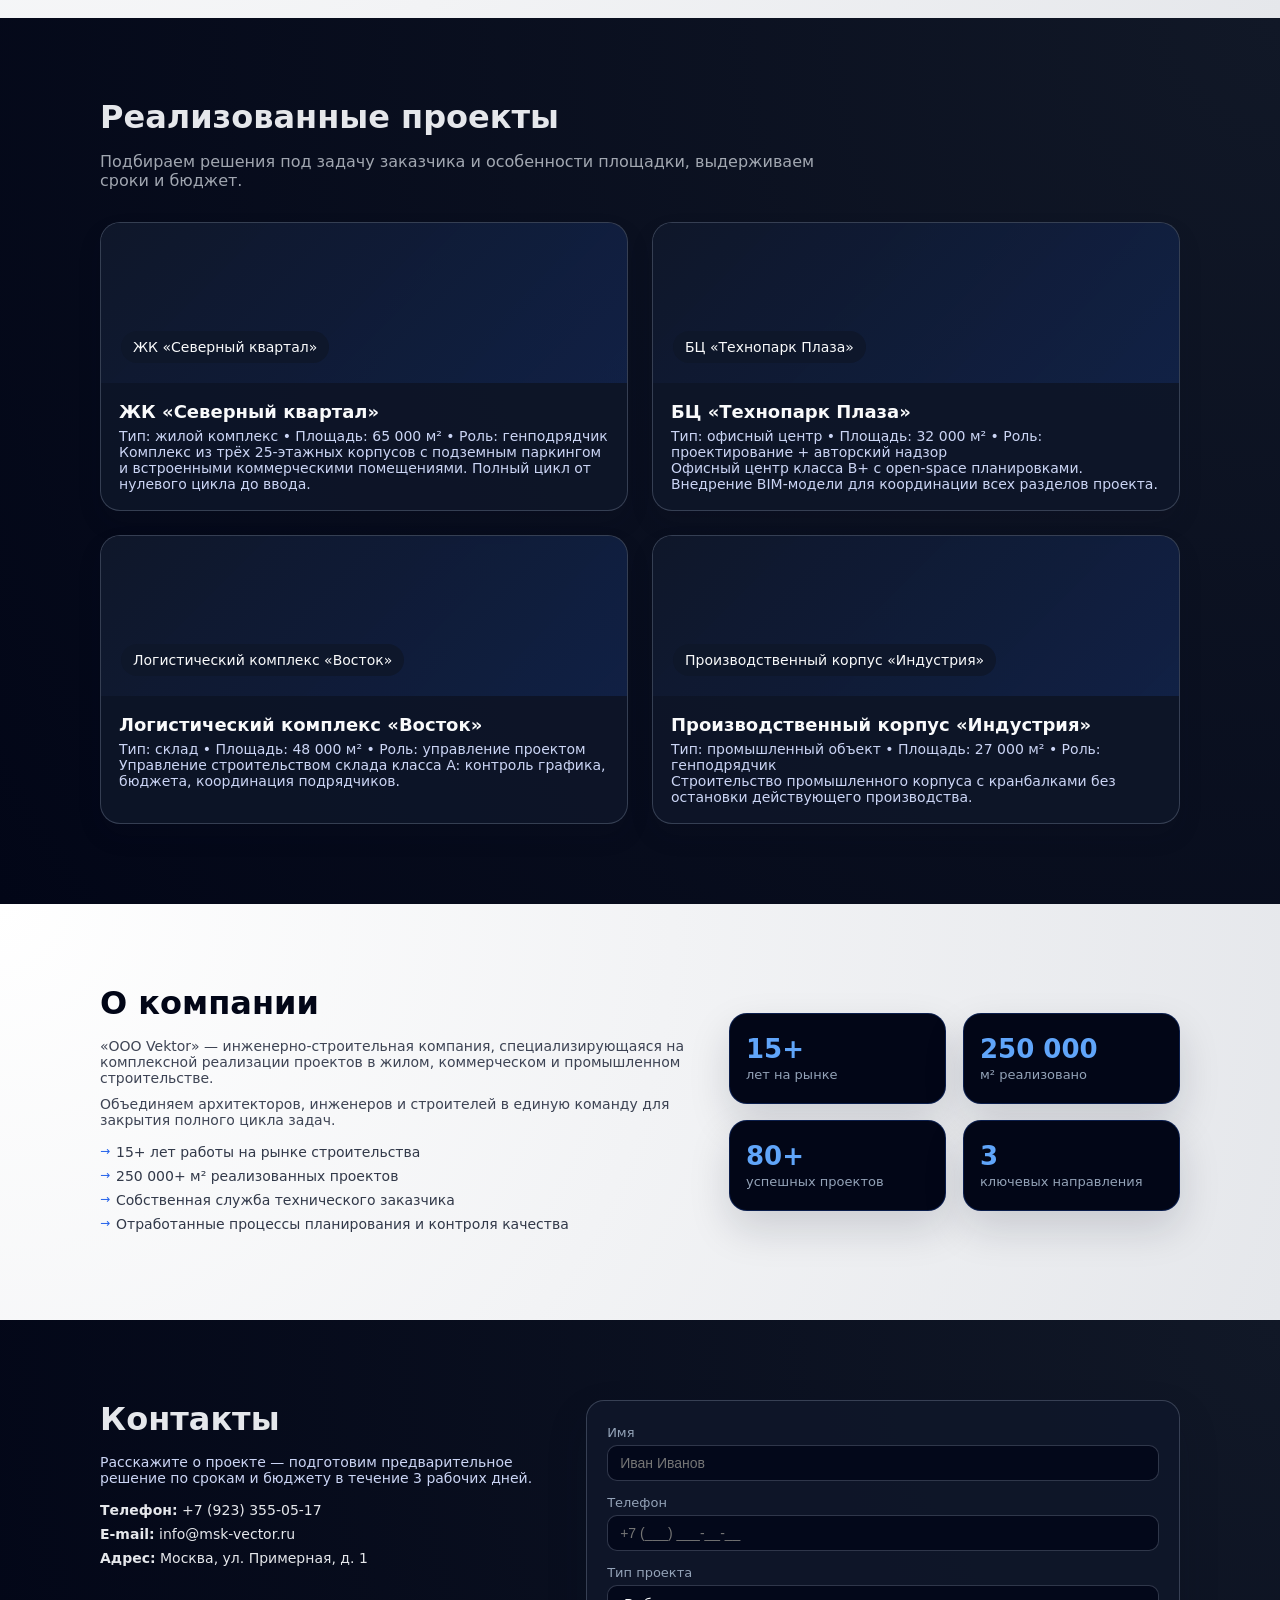
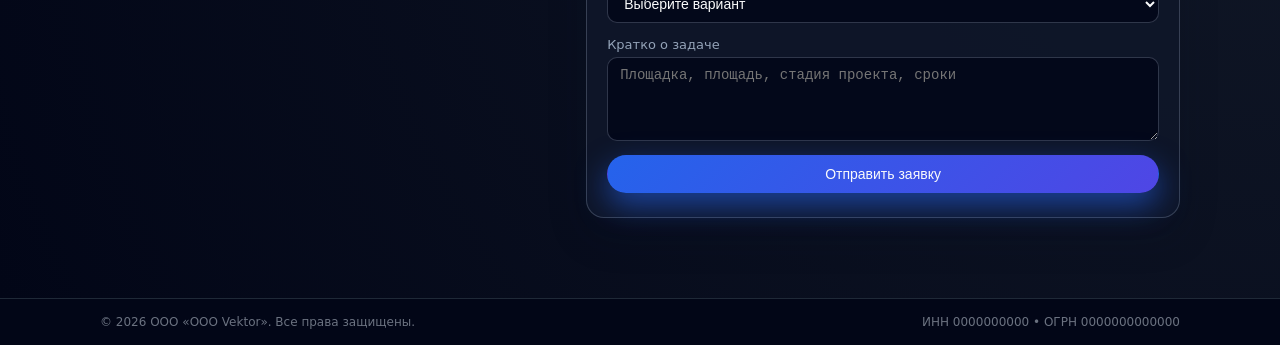
==== commit 772b870a: "Update index.html" ====
--- a/index.html
+++ b/index.html
@@ -44,7 +44,7 @@
       </div>
     </section>
 
-    <section class="section id="build-section">     <div class="build-sticky">       <img src="frame.jpg" class="build-layer" id="layer-1">       <img src="networks.jpg" class="build-layer" id="layer-2">       <img src="facade.jpg" class="build-layer" id="layer-3">       <div class="build-label" id="label-1">Каркас здания</div>       <div class="build-label" id="label-2">Инженерные сети</div>       <div class="build-label" id="label-3">Готовый фасад</div>     </div>   </section>    <section class="section section-light reveal" id="services">
+    <section class="build-section">     <div class="build-sticky">       <img src="frame.jpg" class="build-layer" id="layer-1">       <img src="networks.jpg" class="build-layer" id="layer-2">       <img src="facade.jpg" class="build-layer" id="layer-3">       <div class="build-label" id="label-1">Каркас здания</div>       <div class="build-label" id="label-2">Инженерные сети</div>       <div class="build-label" id="label-3">Готовый фасад</div>     </div>   </section>    <section class="section section-light reveal" id="services">
       <div class="container">
         <h2 class="section-title">Услуги</h2>
         <p class="section-subtitle">Берём на себя всю вертикаль: от предпроектной проработки до строительства «под ключ» и управления проектом.</p>
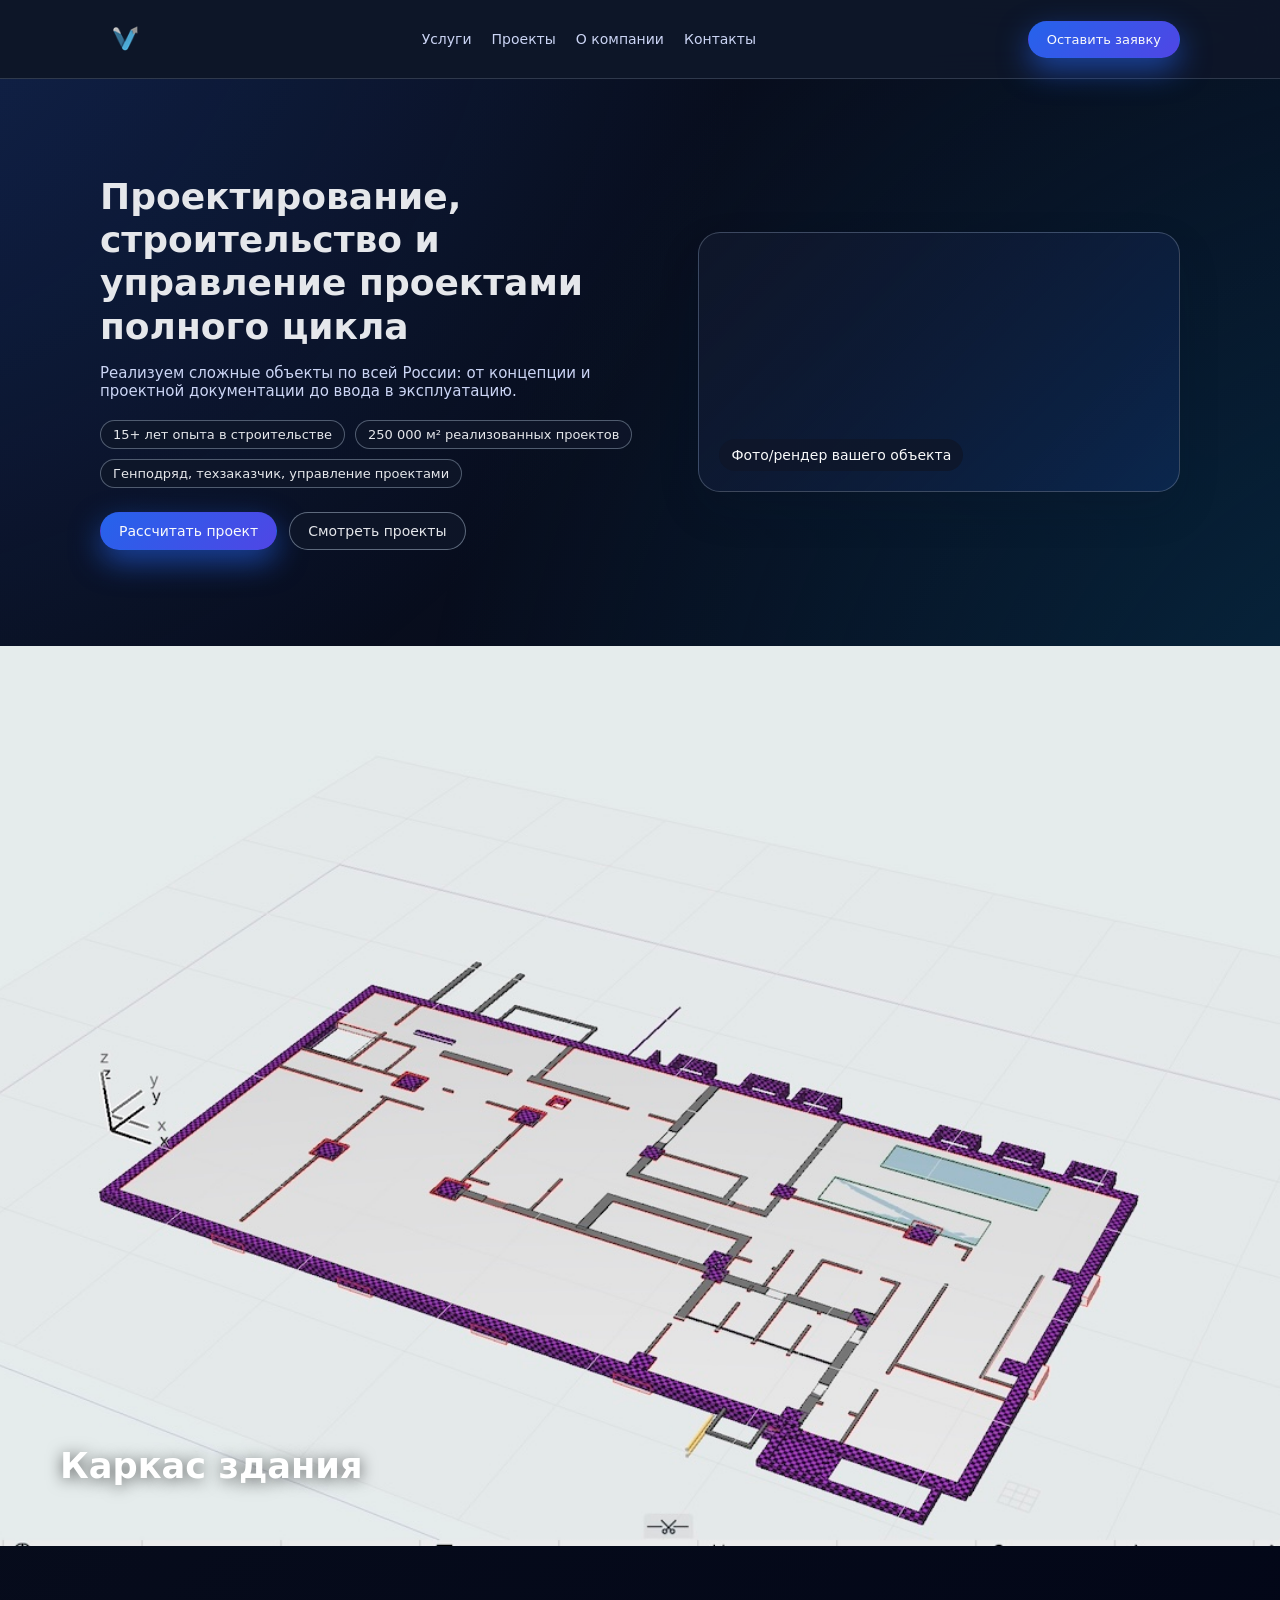
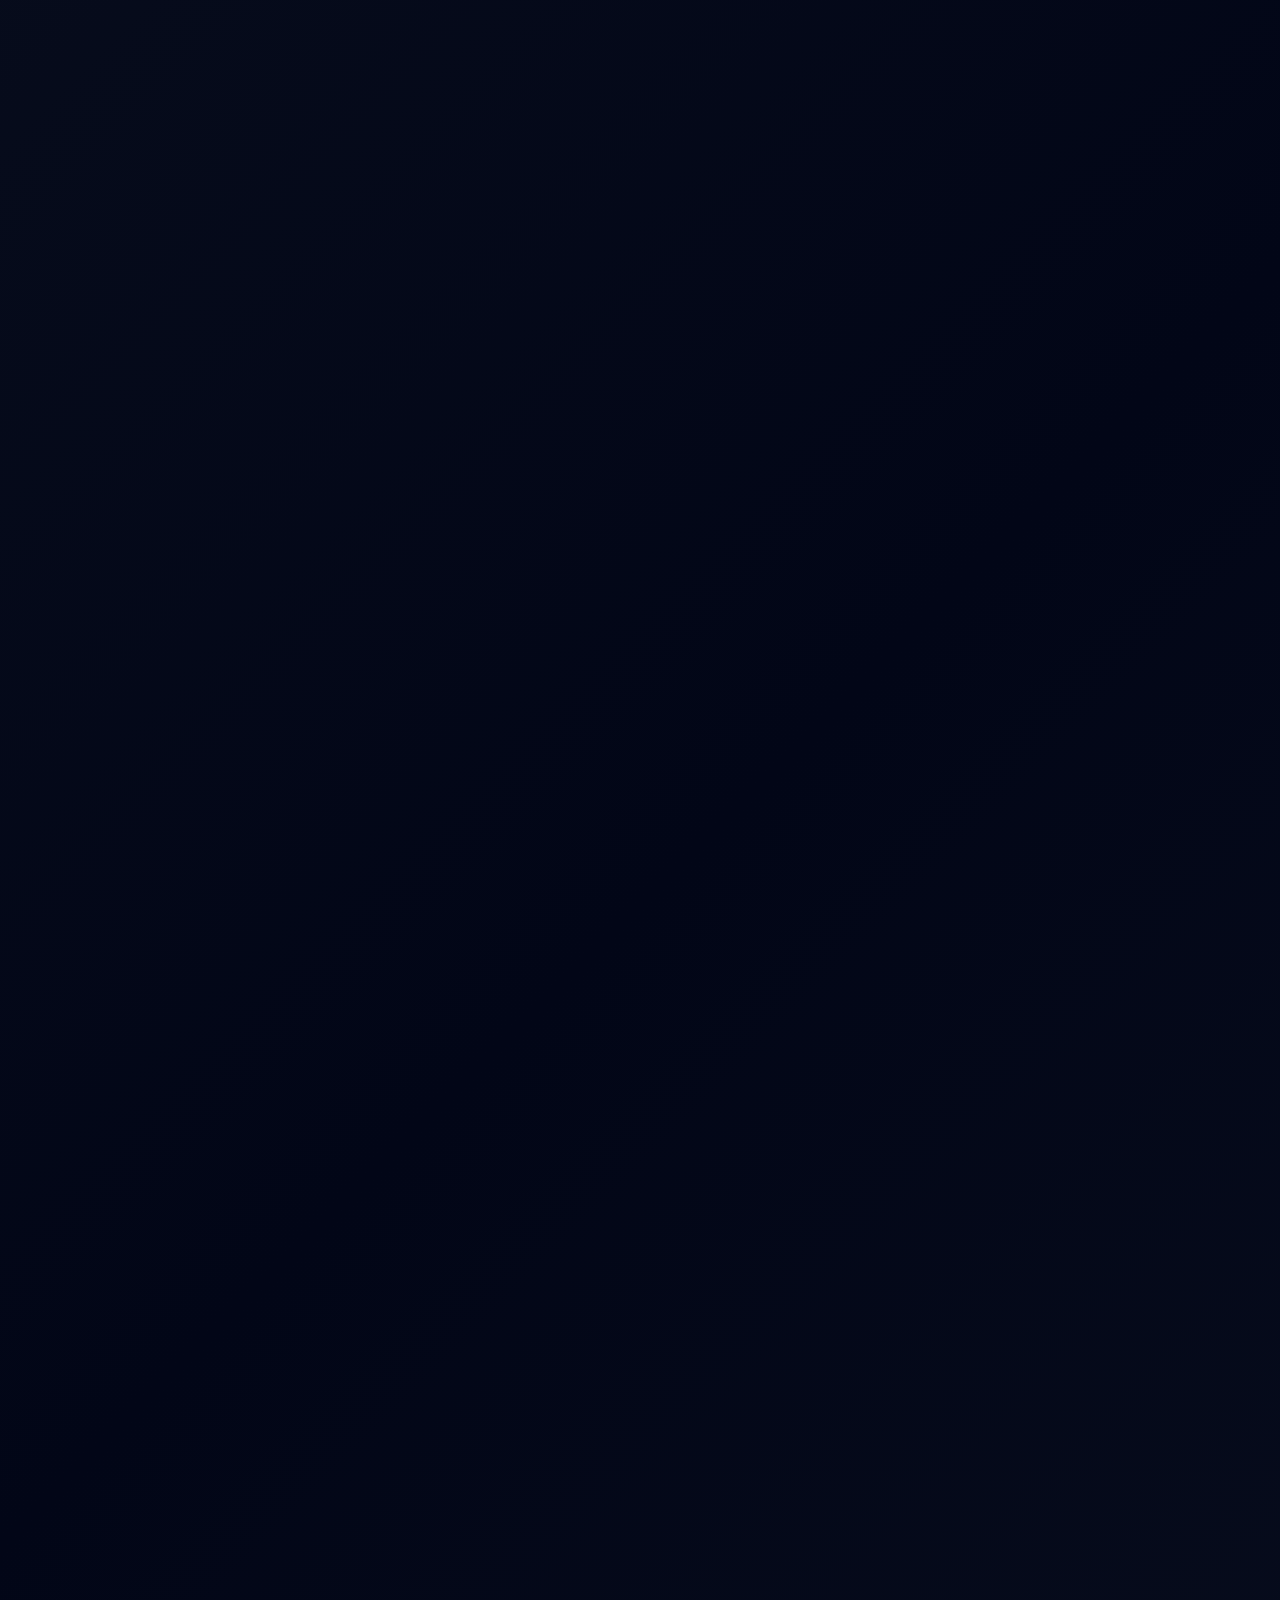
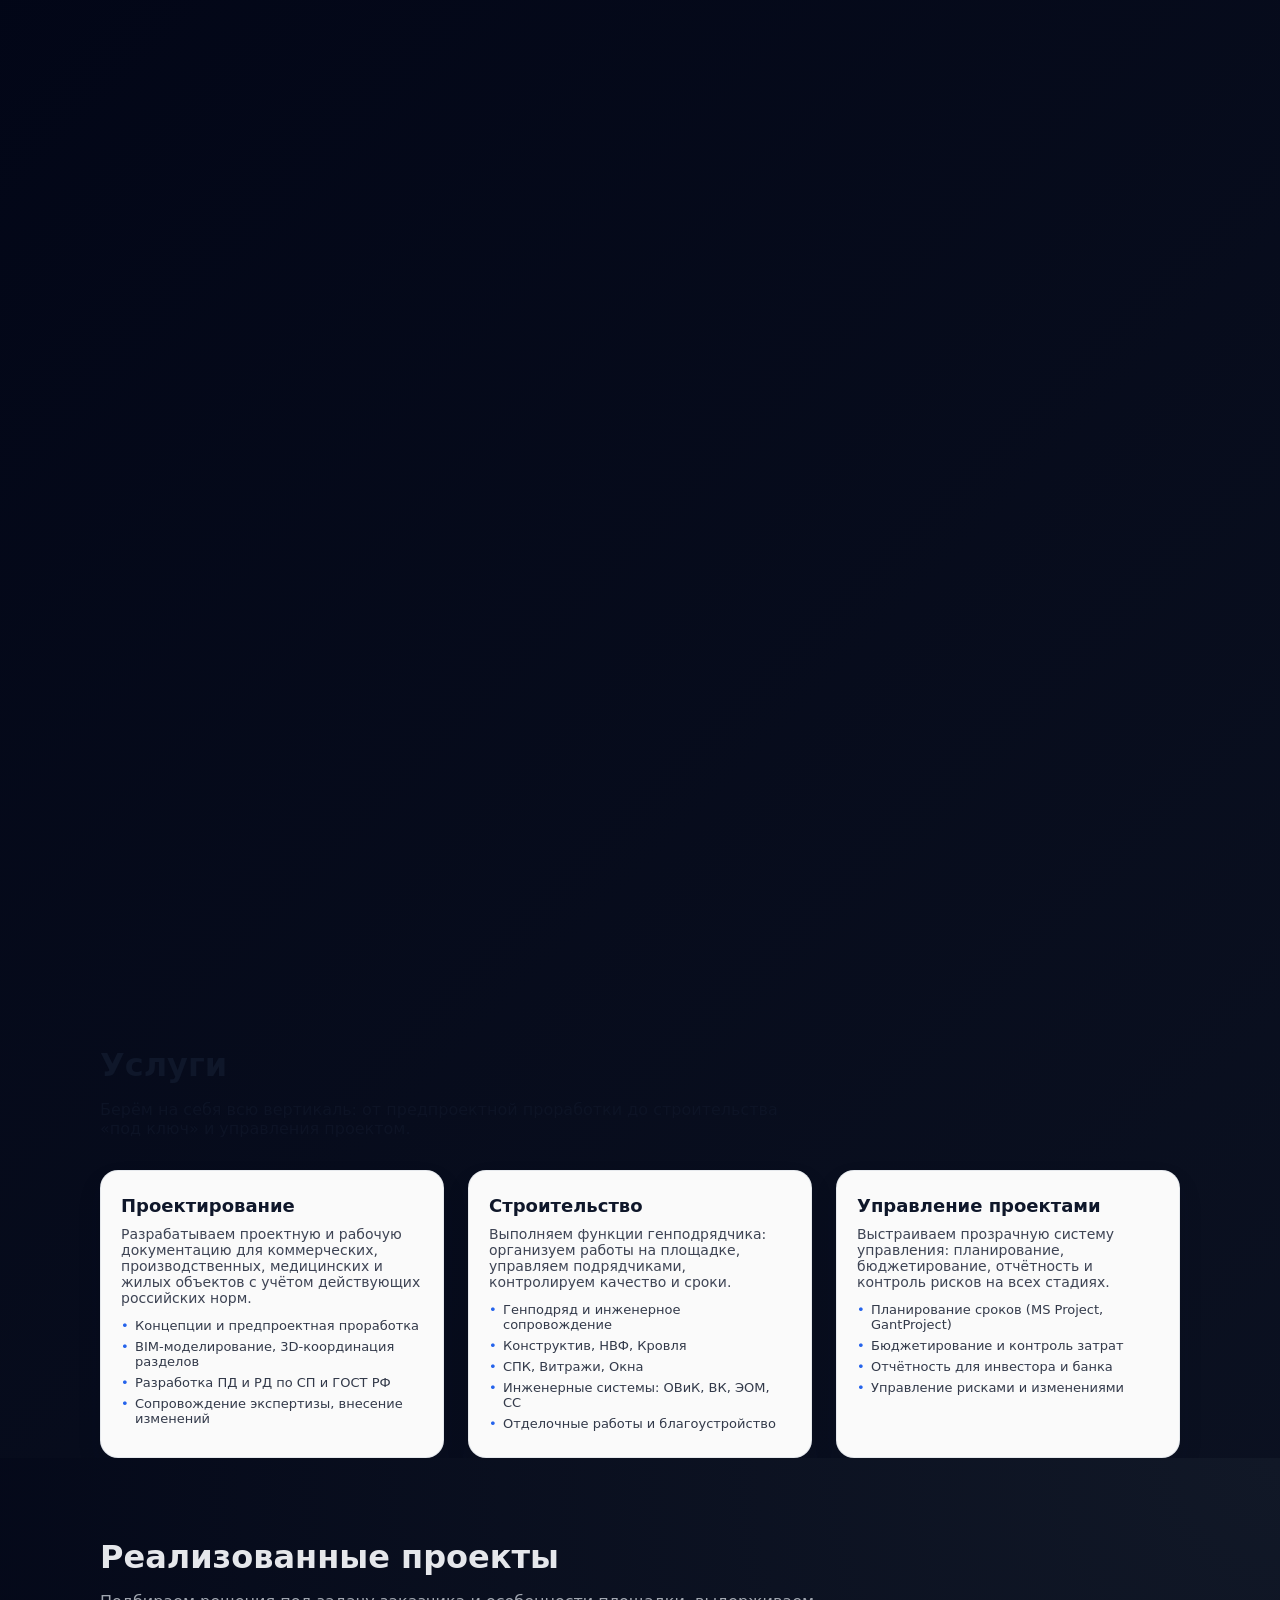
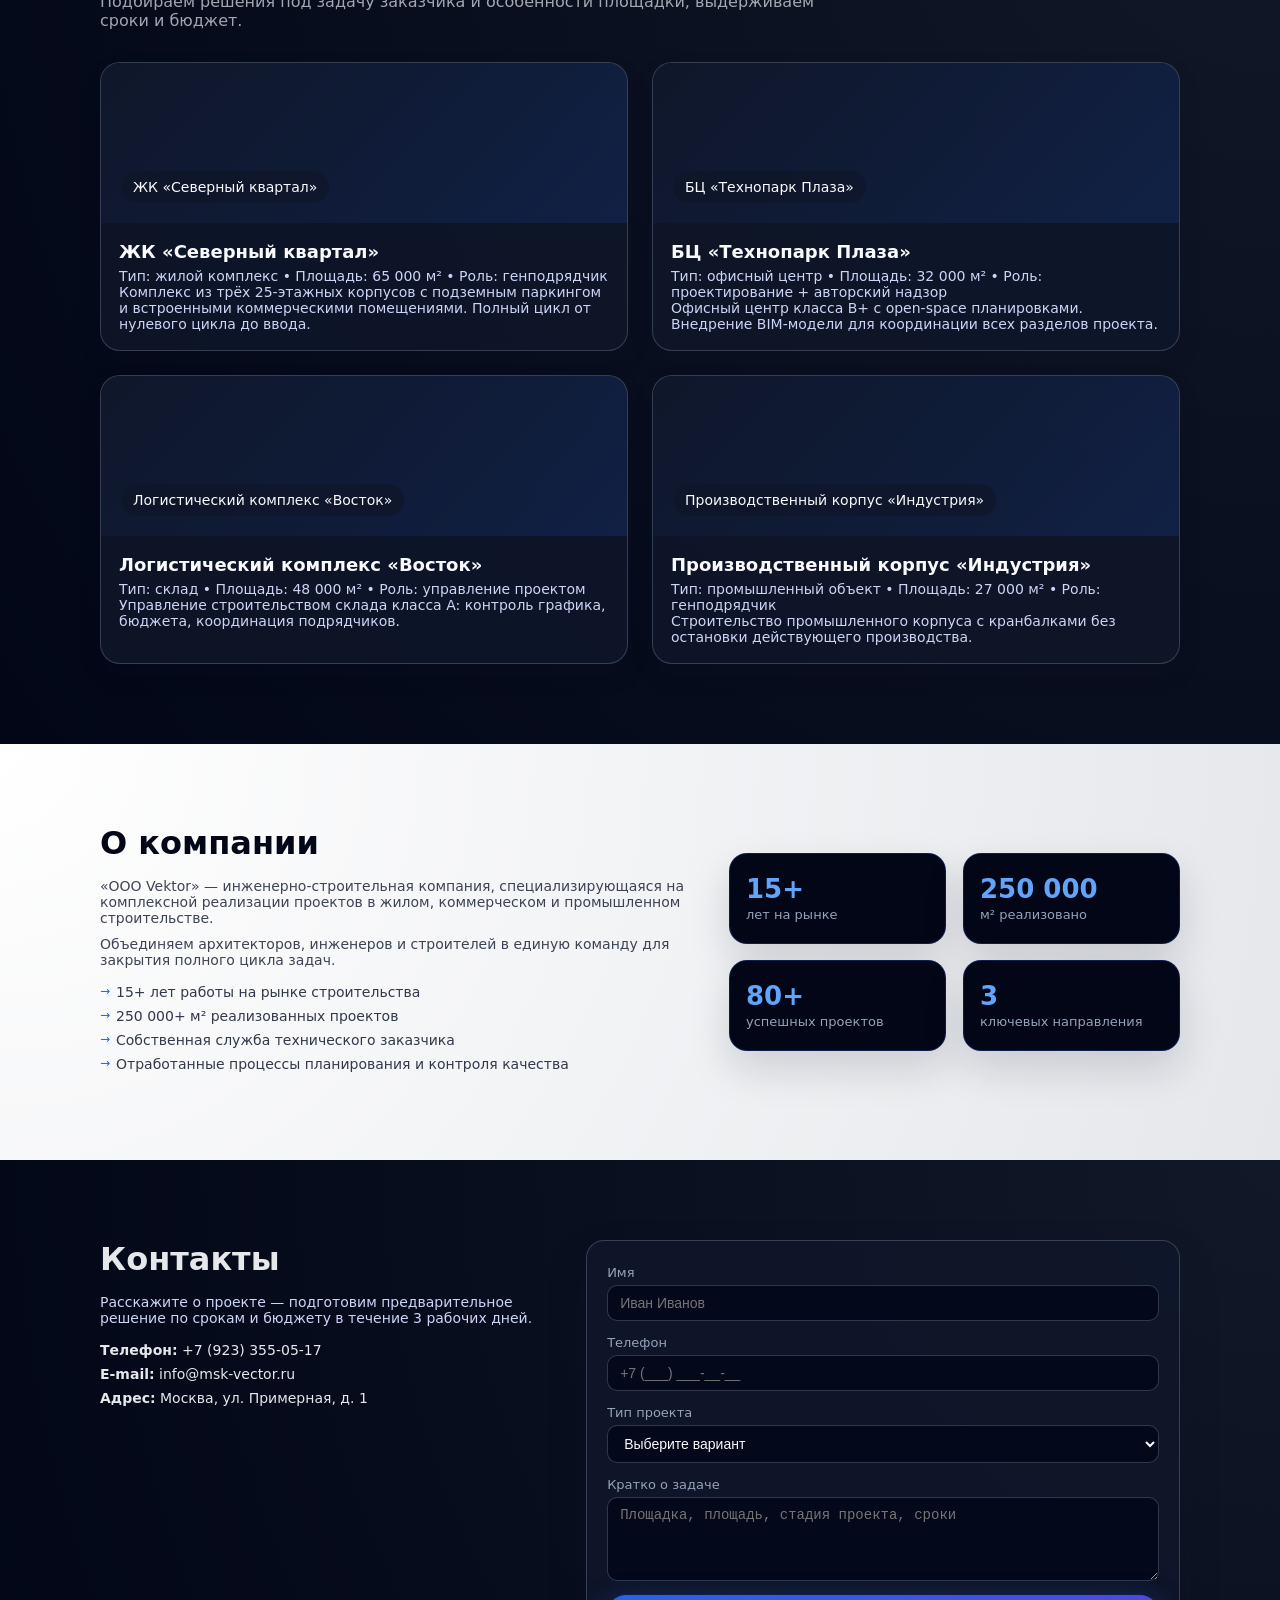
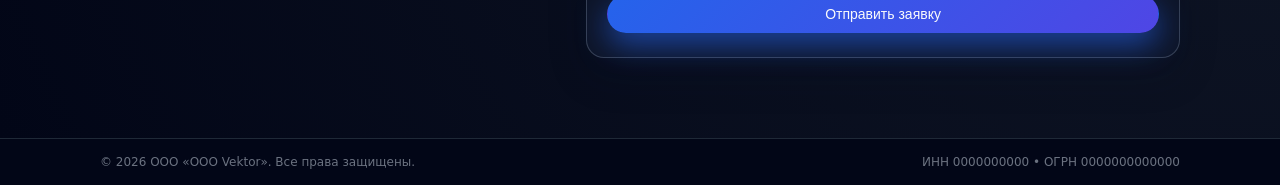
==== commit 0a2e7b53: "Fix build-section HTML structure" ====
--- a/index.html
+++ b/index.html
@@ -44,7 +44,16 @@
       </div>
     </section>
 
-    <section class="build-section">     <div class="build-sticky">       <img src="frame.jpg" class="build-layer" id="layer-1">       <img src="networks.jpg" class="build-layer" id="layer-2">       <img src="facade.jpg" class="build-layer" id="layer-3">       <div class="build-label" id="label-1">Каркас здания</div>       <div class="build-label" id="label-2">Инженерные сети</div>       <div class="build-label" id="label-3">Готовый фасад</div>     </div>   </section>    <section class="section section-light reveal" id="services">
+<section class="build-section">
+    <div class="build-sticky">
+      <img src="frame.jpg" class="build-layer" id="layer-1">
+      <img src="networks.jpg" class="build-layer" id="layer-2">
+      <img src="facade.jpg" class="build-layer" id="layer-3">
+      <div class="build-label" id="label-1">Каркас здания</div>
+      <div class="build-label" id="label-2">Инженерные сети</div>
+      <div class="build-label" id="label-3">Готовый фасад</div>
+    </div>
+  </section>
       <div class="container">
         <h2 class="section-title">Услуги</h2>
         <p class="section-subtitle">Берём на себя всю вертикаль: от предпроектной проработки до строительства «под ключ» и управления проектом.</p>
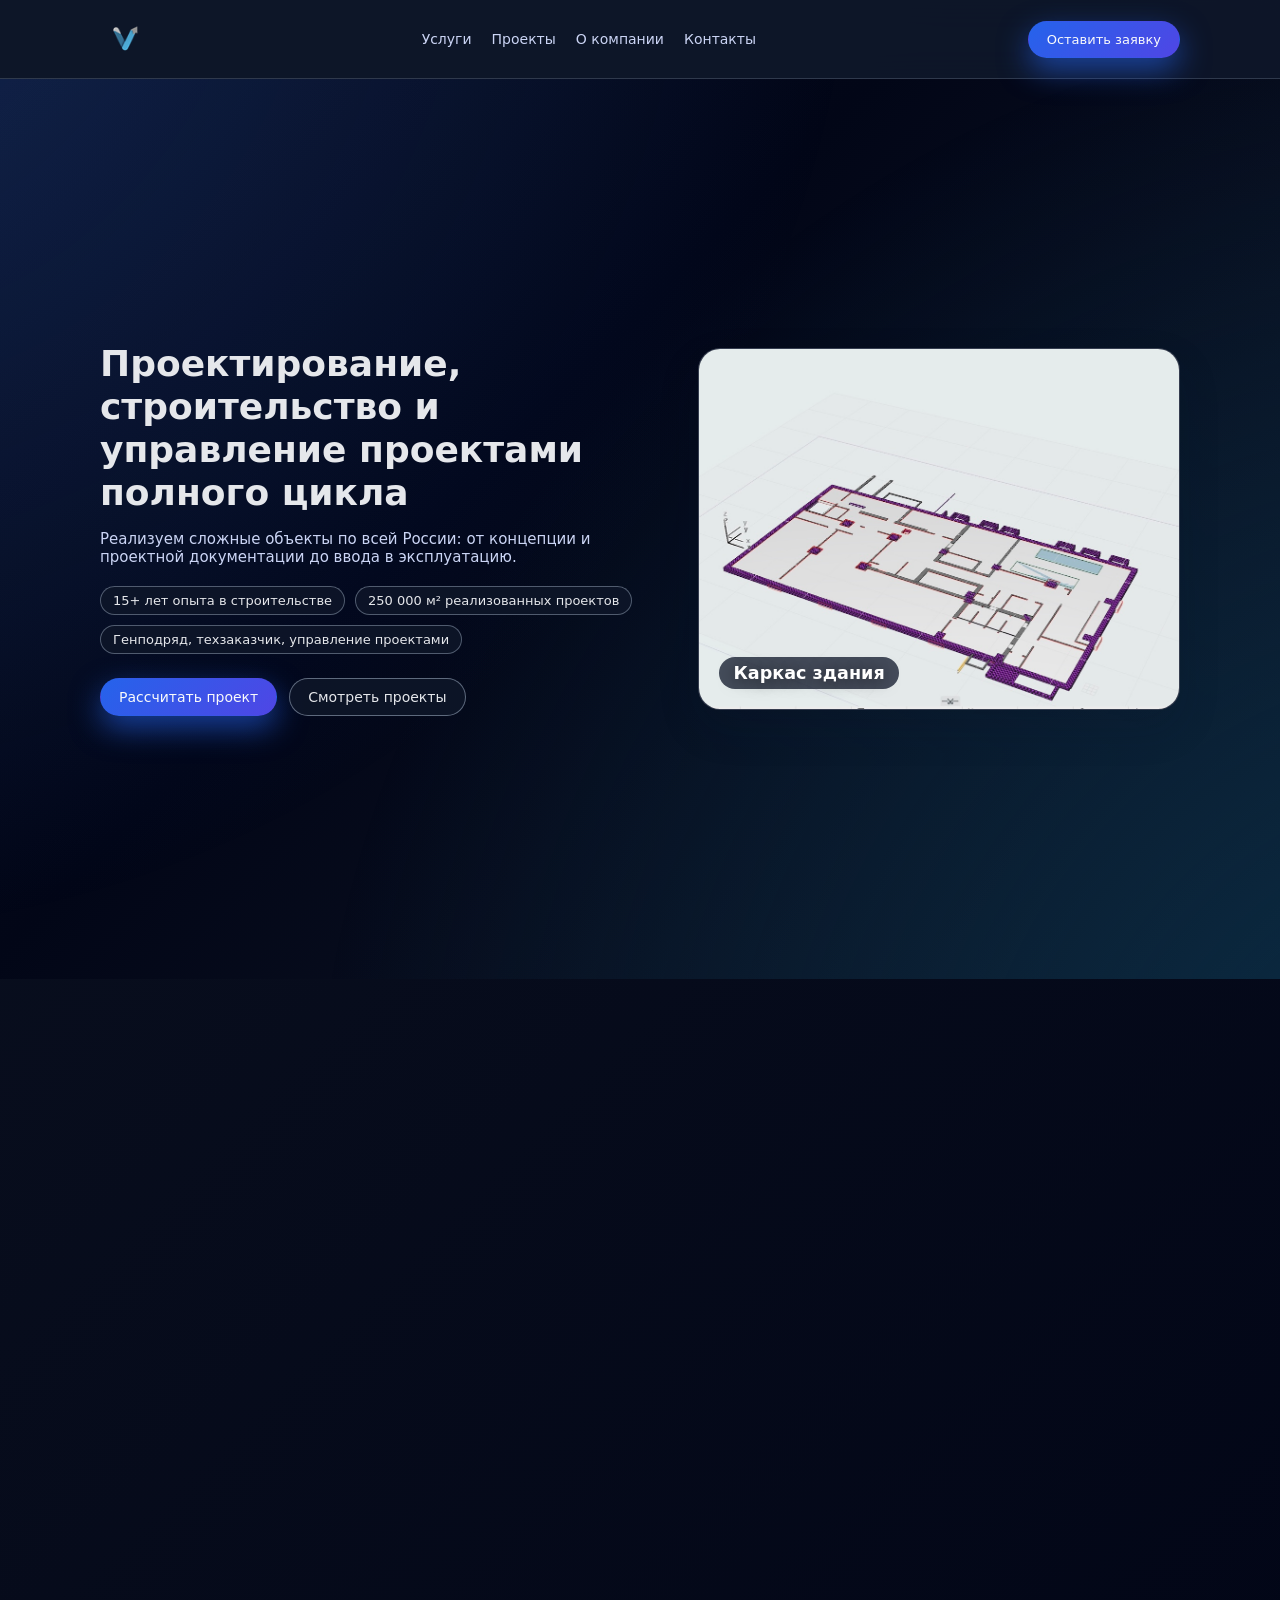
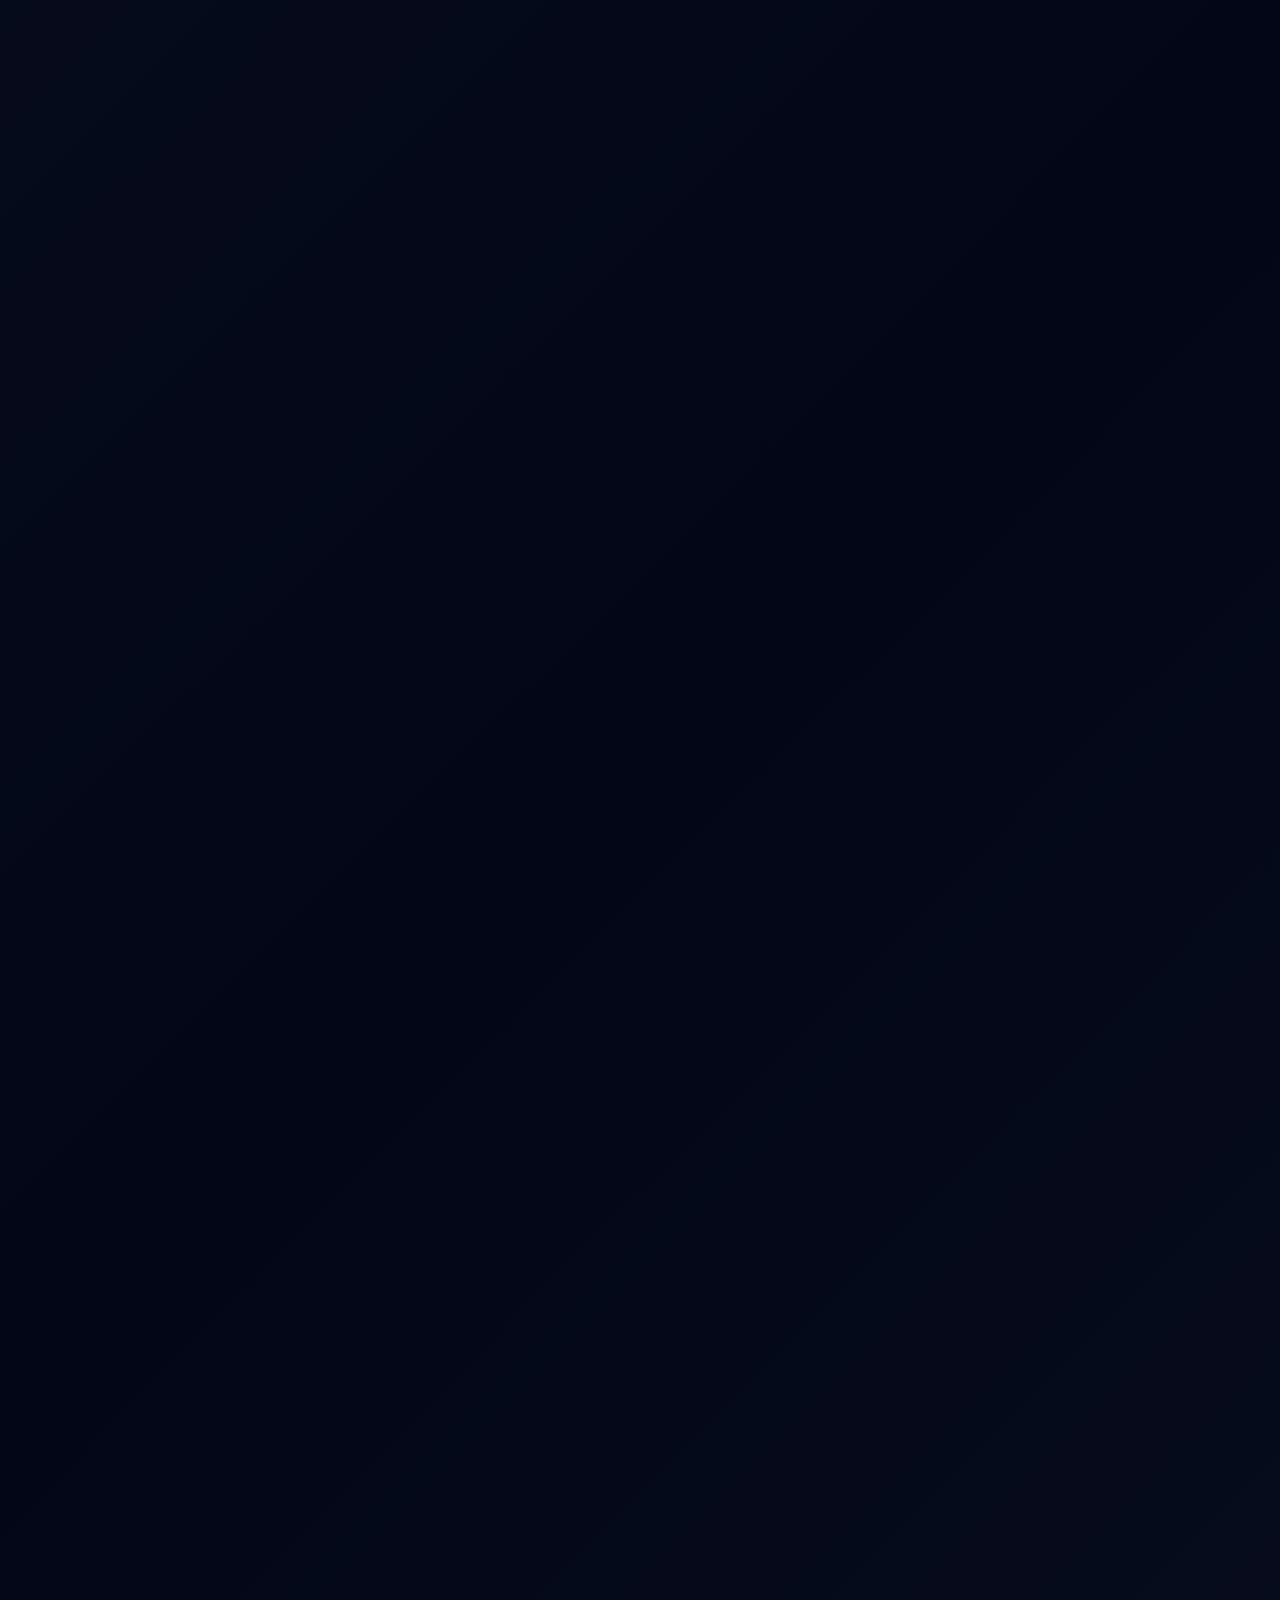
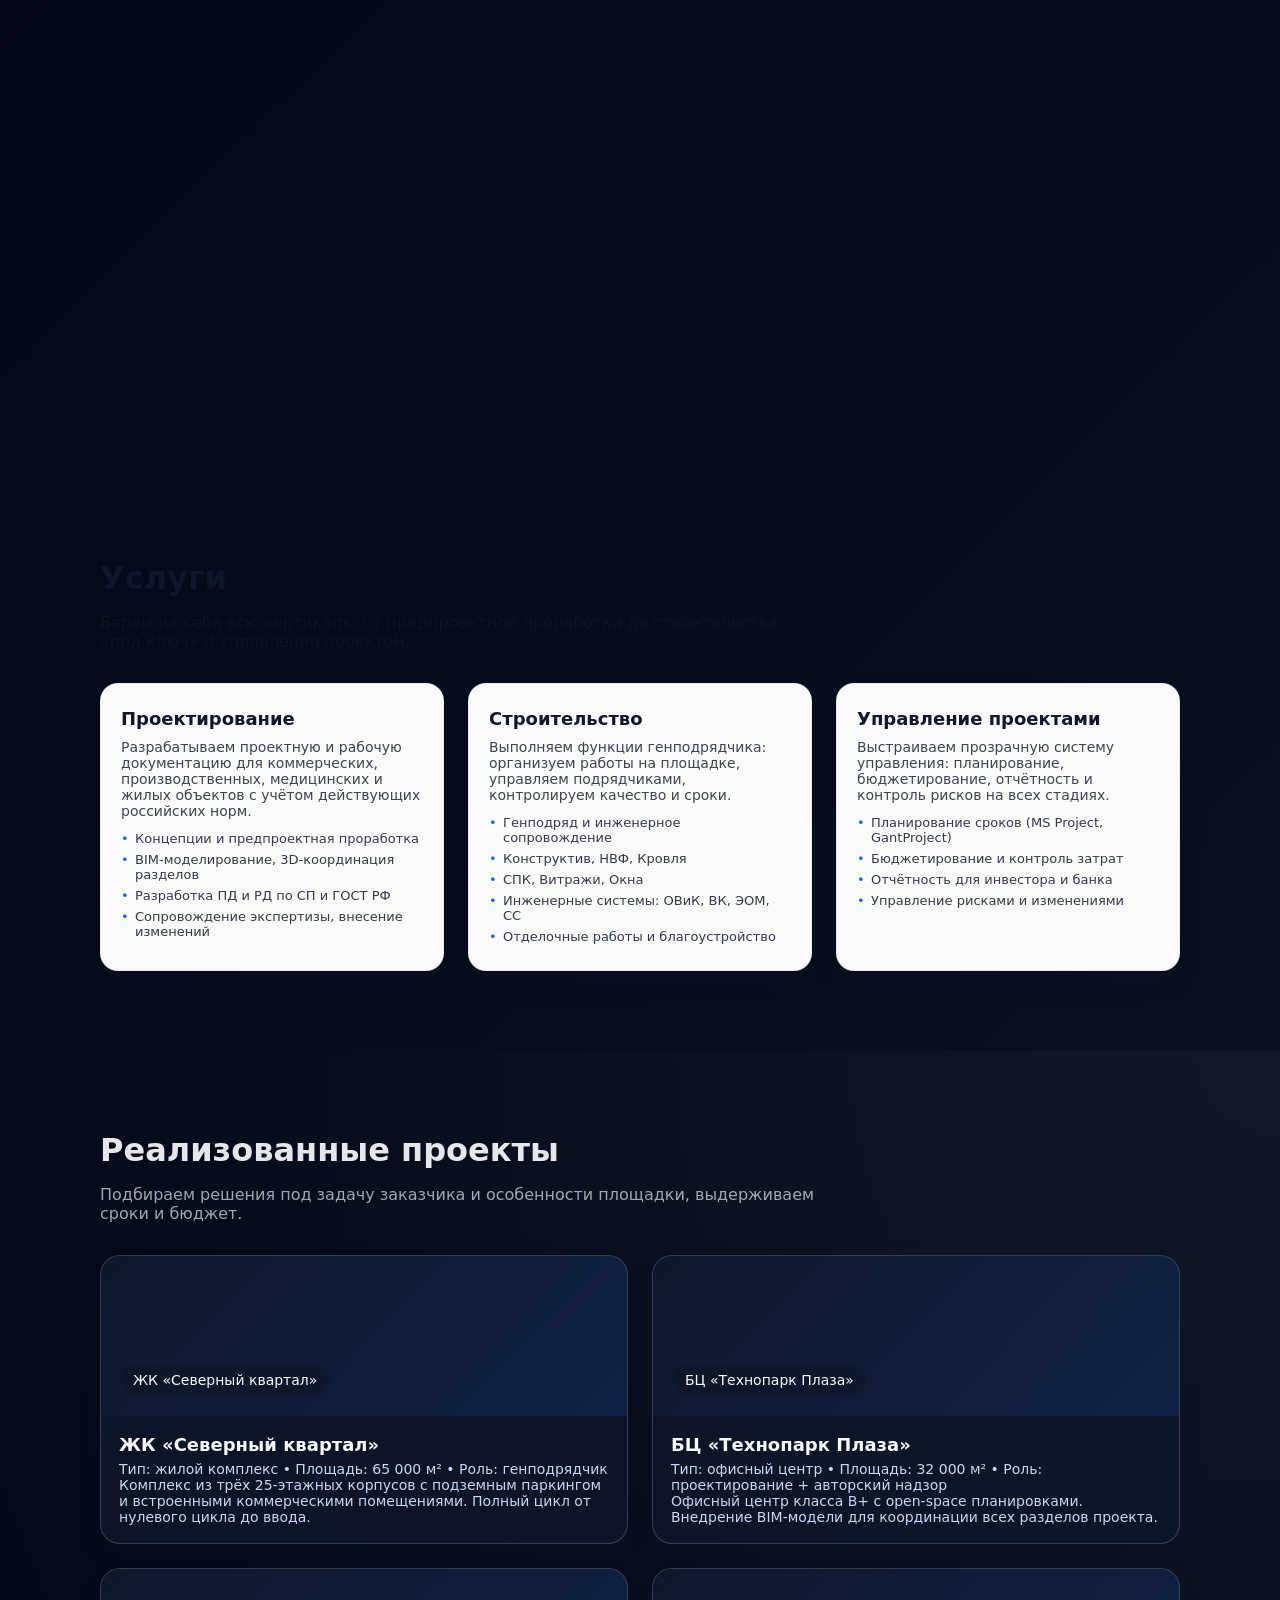
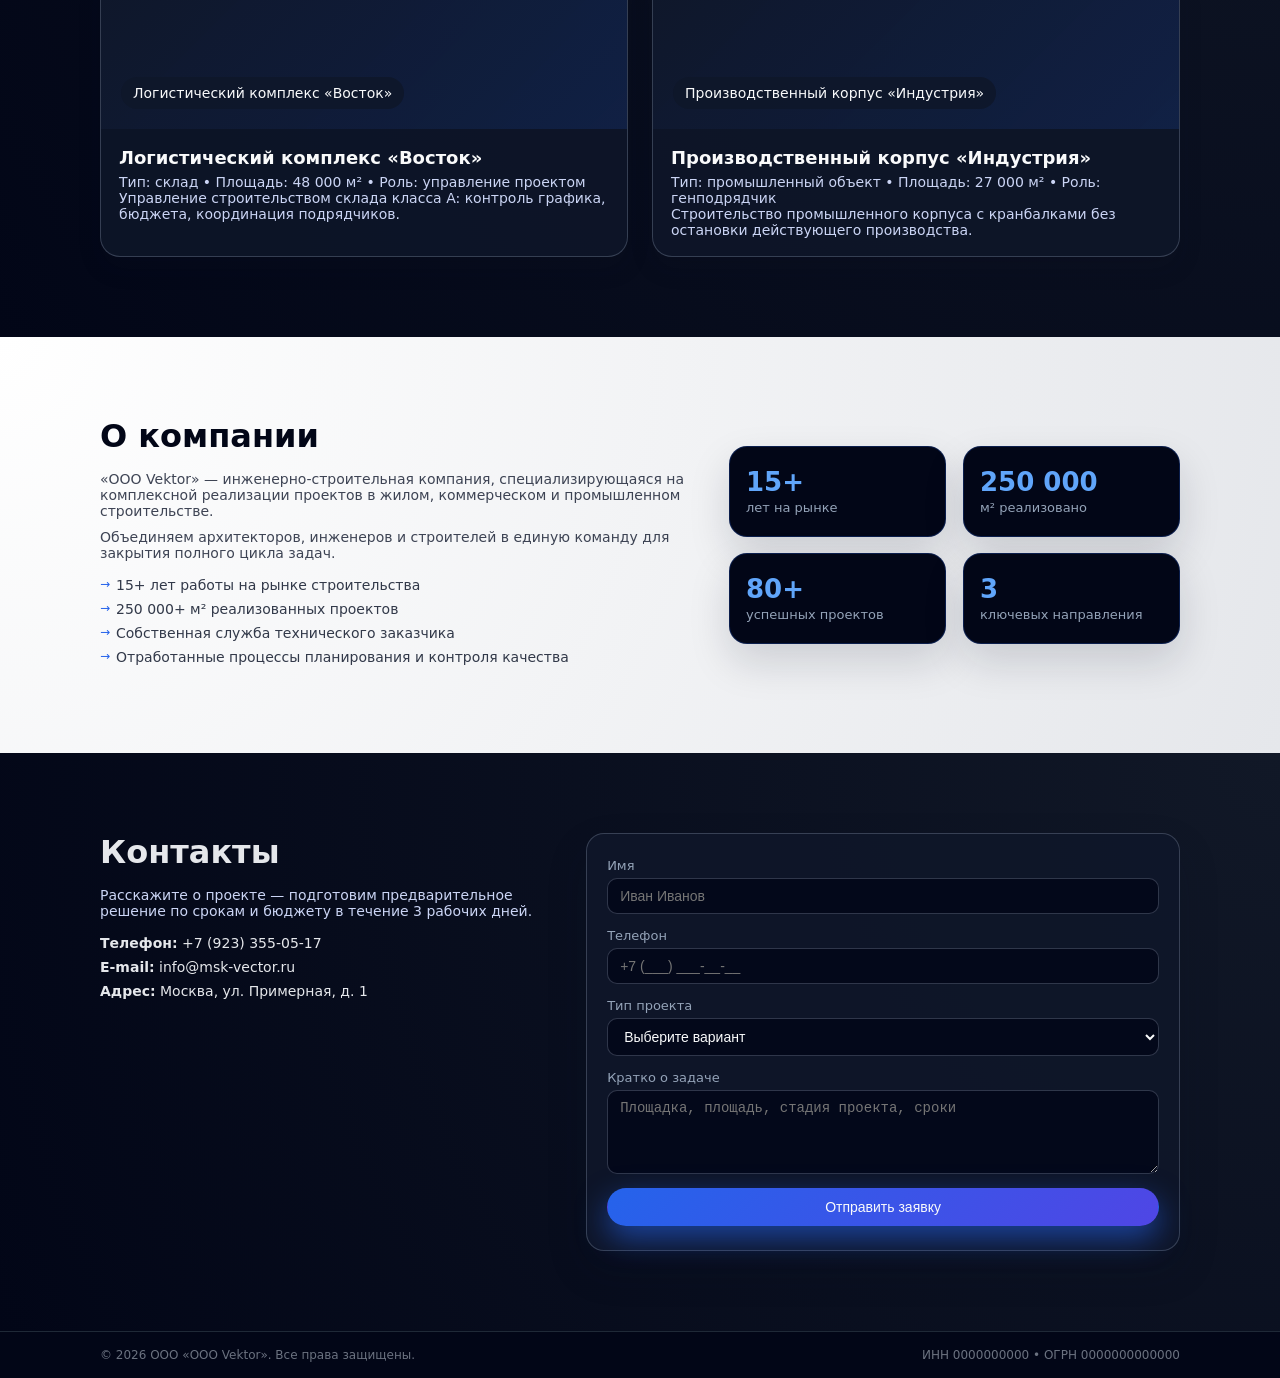
==== commit 2e796aeb: "feat: перенос build-анимации в hero-рамку с sticky-скроллом" ====
--- a/index.html
+++ b/index.html
@@ -11,7 +11,7 @@
   <header class="site-header">
     <div class="container header-inner">
       <div class="logo">
-<img src="vector-logo-B1Wfob5Y.png" alt="Логотип" style="height: 50px;">
+        <img src="vector-logo-B1Wfob5Y.png" alt="Логотип" style="height: 50px;">
       </div>
       <nav class="main-nav">
         <a href="#services">Услуги</a>
@@ -23,37 +23,42 @@
     </div>
   </header>
   <main>
-    <section class="hero section reveal" id="home">
-      <div class="container hero-inner">
-        <div class="hero-content">
-          <h1>Проектирование, строительство и управление проектами полного цикла</h1>
-          <p>Реализуем сложные объекты по всей России: от концепции и проектной документации до ввода в эксплуатацию.</p>
-          <ul class="hero-highlights">
-            <li>15+ лет опыта в строительстве</li>
-            <li>250&nbsp;000 м² реализованных проектов</li>
-            <li>Генподряд, техзаказчик, управление проектами</li>
-          </ul>
-          <div class="hero-actions">
-            <a href="#contacts" class="btn btn-primary">Рассчитать проект</a>
-            <a href="#projects" class="btn btn-secondary">Смотреть проекты</a>
-          </div>
-        </div>
-        <div class="hero-image">
-          <div class="image-placeholder"><span>Фото/рендер вашего объекта</span></div>
-        </div>
-      </div>
-    </section>
-
-<section class="build-section">
-    <div class="build-sticky">
-      <img src="frame.jpg" class="build-layer" id="layer-1">
-      <img src="networks.jpg" class="build-layer" id="layer-2">
-      <img src="facade.jpg" class="build-layer" id="layer-3">
-      <div class="build-label" id="label-1">Каркас здания</div>
-      <div class="build-label" id="label-2">Инженерные сети</div>
-      <div class="build-label" id="label-3">Готовый фасад</div>
-    </div>
-  </section>
+
+    <!-- HERO с анимацией прокрутки в правой рамке -->
+    <div class="hero-scroll-wrapper" id="home">
+      <div class="hero-sticky">
+        <section class="hero section reveal">
+          <div class="container hero-inner">
+            <div class="hero-content">
+              <h1>Проектирование, строительство и управление проектами полного цикла</h1>
+              <p>Реализуем сложные объекты по всей России: от концепции и проектной документации до ввода в эксплуатацию.</p>
+              <ul class="hero-highlights">
+                <li>15+ лет опыта в строительстве</li>
+                <li>250&nbsp;000 м² реализованных проектов</li>
+                <li>Генподряд, техзаказчик, управление проектами</li>
+              </ul>
+              <div class="hero-actions">
+                <a href="#contacts" class="btn btn-primary">Рассчитать проект</a>
+                <a href="#projects" class="btn btn-secondary">Смотреть проекты</a>
+              </div>
+            </div>
+            <div class="hero-image">
+              <div class="hero-frame">
+                <img src="frame.jpg"    class="hero-layer" id="hero-layer-1">
+                <img src="networks.jpg" class="hero-layer" id="hero-layer-2">
+                <img src="facade.jpg"   class="hero-layer" id="hero-layer-3">
+                <div class="hero-label" id="hero-label-1">Каркас здания</div>
+                <div class="hero-label" id="hero-label-2">Инженерные сети</div>
+                <div class="hero-label" id="hero-label-3">Готовый фасад</div>
+              </div>
+            </div>
+          </div>
+        </section>
+      </div>
+    </div>
+    <!-- конец HERO -->
+
+    <div id="services" class="section">
       <div class="container">
         <h2 class="section-title">Услуги</h2>
         <p class="section-subtitle">Берём на себя всю вертикаль: от предпроектной проработки до строительства «под ключ» и управления проектом.</p>
@@ -91,7 +96,7 @@
           </article>
         </div>
       </div>
-    </section>
+    </div>
 
     <section class="section section-dark reveal" id="projects">
       <div class="container">
--- a/style.css
+++ b/style.css
@@ -36,7 +36,7 @@
 .btn-secondary:hover{background:rgba(15,23,42,1);border-color:#e5e7eb}
 .btn-full{width:100%}
 .btn-header{font-size:13px}
-.hero{color:#e5e7eb;padding-top:96px;padding-bottom:96px;position:relative;overflow:hidden}
+.hero{color:#e5e7eb;position:relative;overflow:hidden;width:100%}
 .hero::before{content:"";position:absolute;inset:-200px;background:radial-gradient(circle at top left,rgba(37,99,235,0.25),transparent 50%),radial-gradient(circle at bottom right,rgba(8,47,73,0.9),transparent 55%);pointer-events:none}
 .hero-inner{position:relative;z-index:1;display:grid;grid-template-columns:minmax(0,1.6fr) minmax(0,1.4fr);gap:48px;align-items:center}
 .hero-content h1{font-size:36px;line-height:1.2;margin:0 0 16px}
@@ -91,7 +91,6 @@
   .projects-grid{grid-template-columns:minmax(0,1fr)}
   .about-grid,.contacts-grid{grid-template-columns:minmax(0,1fr)}
   .main-nav,.btn-header{display:none}
-  .hero{padding-top:72px}
 }
 @media(max-width:640px){
   .section{padding:56px 0}
@@ -101,12 +100,64 @@
   .section-title{font-size:26px}
 }
 
-
-/* === Build Story Animation === */
-.build-section{height:400vh}
-.build-sticky{position:sticky;top:0;height:100vh;overflow:hidden}
-.build-layer{position:absolute;inset:0;width:100%;height:100%;object-fit:cover;opacity:0}
-#layer-1{opacity:1}
-.build-label{position:absolute;bottom:60px;left:60px;color:#fff;font-size:2.2rem;font-weight:700;opacity:0;text-shadow:0 2px 16px rgba(0,0,0,0.6);transition:opacity 0.3s ease;pointer-events:none}
-#label-1{opacity:1}
-@media(max-width:640px){.build-label{font-size:1.4rem;bottom:40px;left:24px}}
+/* === Hero Frame Scroll Animation === */
+.hero-scroll-wrapper{
+  height:400vh;
+  position:relative;
+}
+.hero-sticky{
+  position:sticky;
+  top:0;
+  height:100vh;
+  overflow:hidden;
+  display:flex;
+  align-items:center;
+  background:linear-gradient(135deg,#0b1120 0%,#020617 40%,#111827 100%);
+}
+.hero-sticky .hero{
+  width:100%;
+  padding:0;
+  height:100vh;
+  display:flex;
+  align-items:center;
+}
+.hero-frame{
+  position:relative;
+  border-radius:22px;
+  border:1px solid rgba(148,163,184,0.35);
+  overflow:hidden;
+  width:100%;
+  aspect-ratio:4/3;
+  box-shadow:var(--shadow-soft);
+  background:#020617;
+}
+.hero-layer{
+  position:absolute;
+  inset:0;
+  width:100%;
+  height:100%;
+  object-fit:cover;
+  opacity:0;
+  transition:opacity 0.3s ease;
+}
+#hero-layer-1{opacity:1}
+.hero-label{
+  position:absolute;
+  bottom:20px;
+  left:20px;
+  color:#fff;
+  font-size:1.1rem;
+  font-weight:700;
+  opacity:0;
+  text-shadow:0 2px 16px rgba(0,0,0,0.6);
+  transition:opacity 0.3s ease;
+  pointer-events:none;
+  background:rgba(15,23,42,0.75);
+  padding:6px 14px;
+  border-radius:999px;
+}
+#hero-label-1{opacity:1}
+@media(max-width:640px){
+  .hero-label{font-size:0.95rem;bottom:14px;left:14px}
+  .hero-frame{aspect-ratio:16/10}
+}
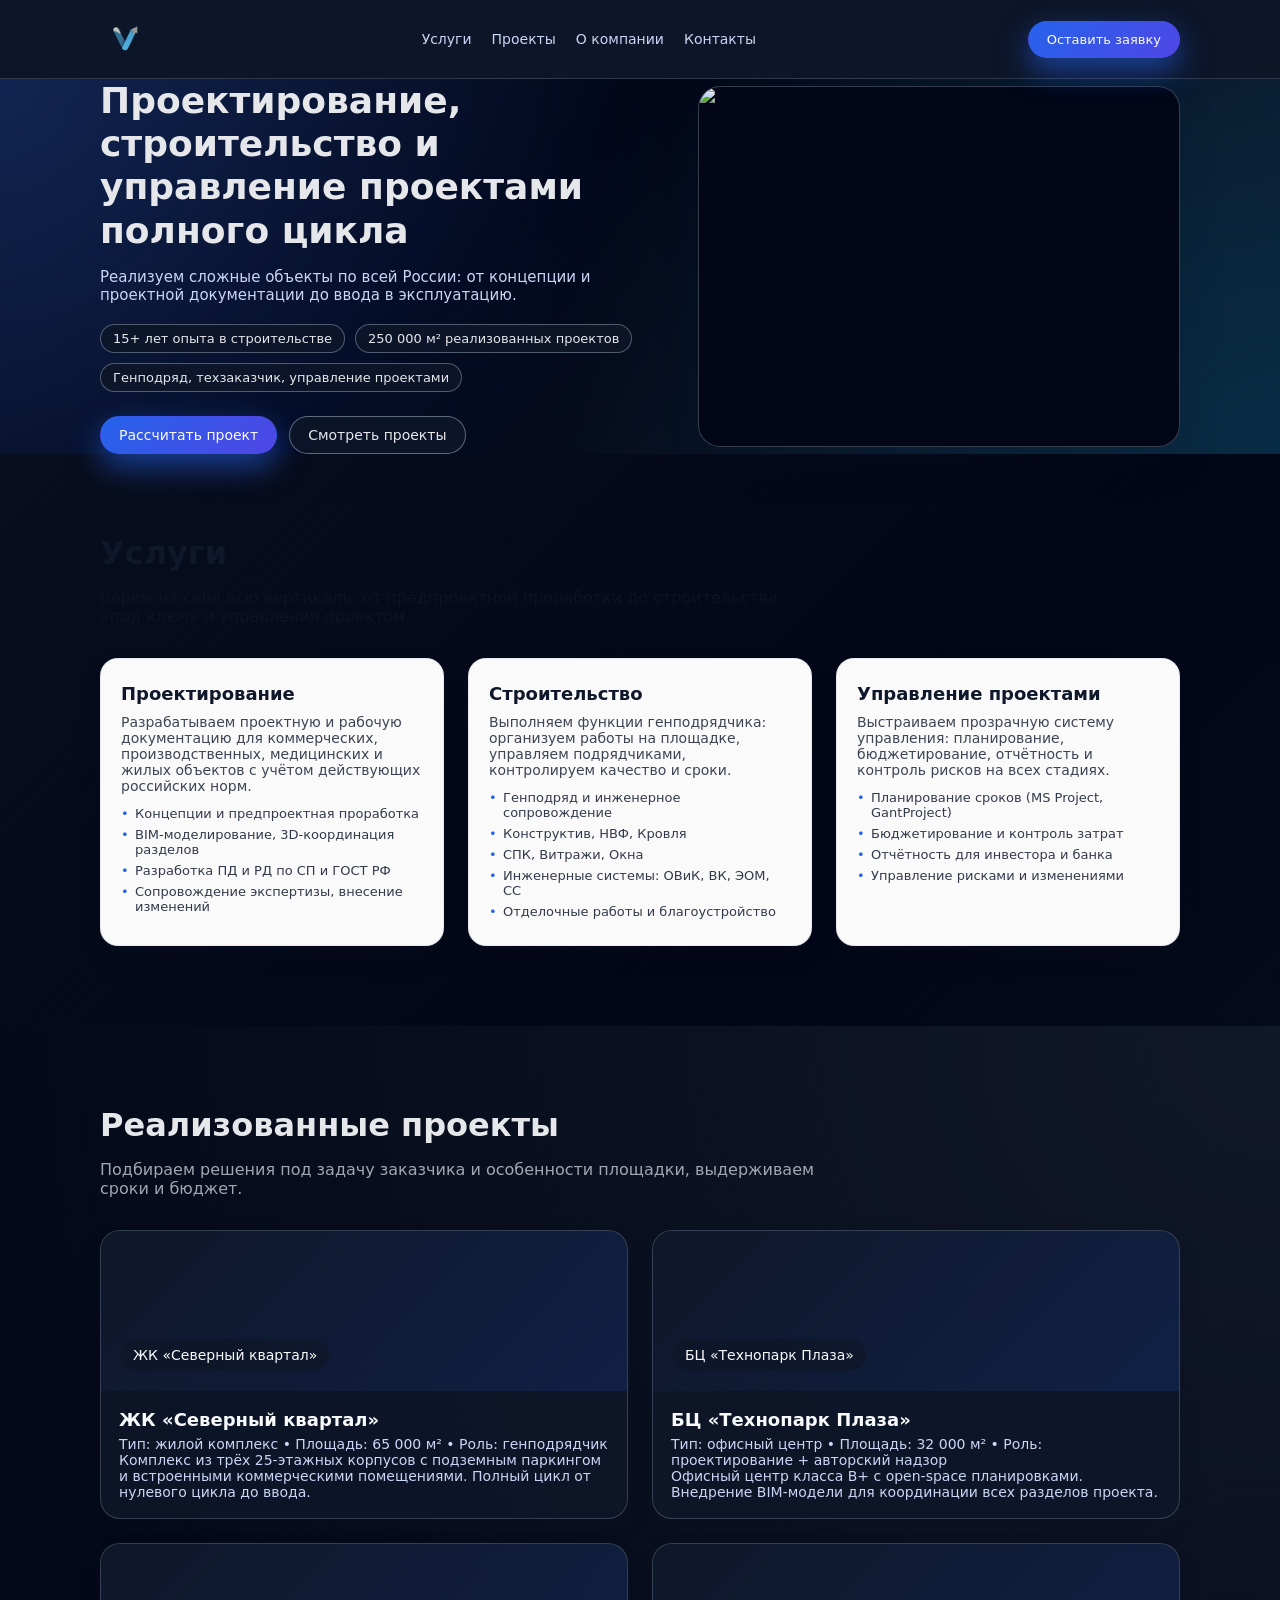
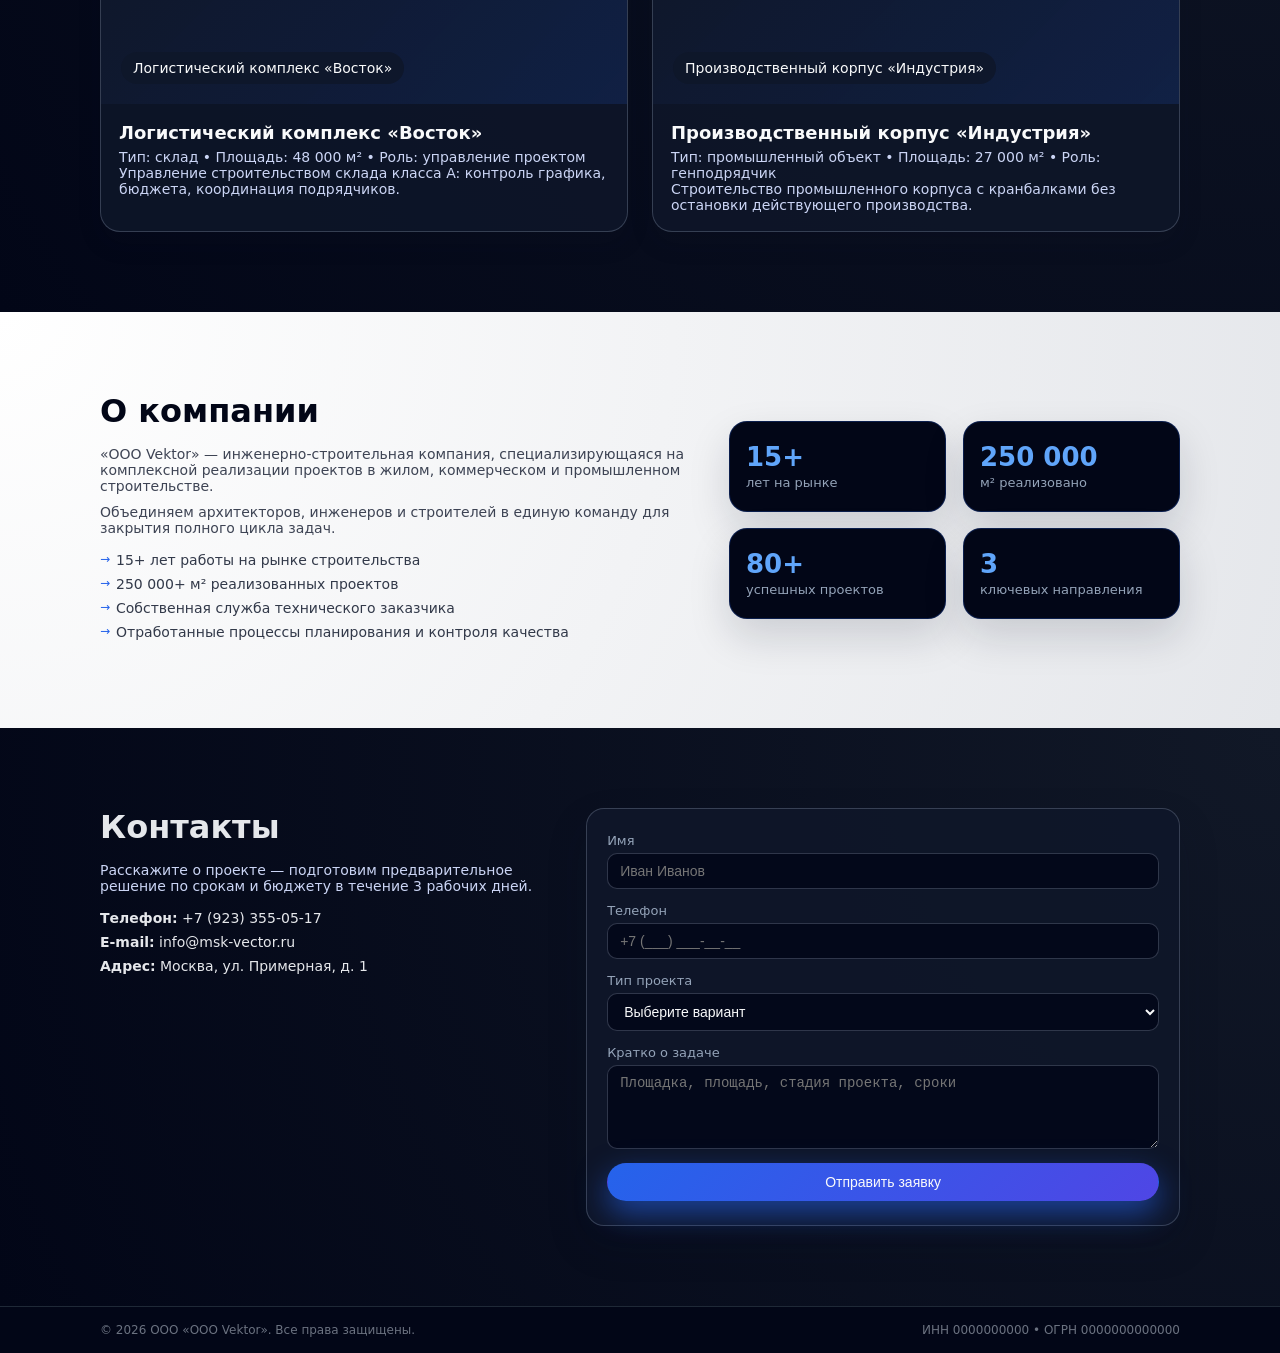
==== commit b7b209b1: "Update index.html" ====
--- a/index.html
+++ b/index.html
@@ -44,12 +44,7 @@
             </div>
             <div class="hero-image">
               <div class="hero-frame">
-                <img src="frame.jpg"    class="hero-layer" id="hero-layer-1">
-                <img src="networks.jpg" class="hero-layer" id="hero-layer-2">
-                <img src="facade.jpg"   class="hero-layer" id="hero-layer-3">
-                <div class="hero-label" id="hero-label-1">Каркас здания</div>
-                <div class="hero-label" id="hero-label-2">Инженерные сети</div>
-                <div class="hero-label" id="hero-label-3">Готовый фасад</div>
+                <img src="1.png" class="hero-main-img">
               </div>
             </div>
           </div>
--- a/style.css
+++ b/style.css
@@ -36,8 +36,9 @@
 .btn-secondary:hover{background:rgba(15,23,42,1);border-color:#e5e7eb}
 .btn-full{width:100%}
 .btn-header{font-size:13px}
-.hero{color:#e5e7eb;position:relative;overflow:hidden;width:100%}
-.hero::before{content:"";position:absolute;inset:-200px;background:radial-gradient(circle at top left,rgba(37,99,235,0.25),transparent 50%),radial-gradient(circle at bottom right,rgba(8,47,73,0.9),transparent 55%);pointer-events:none}
+/* ВАЖНО: нет overflow:hidden — иначе ломается position:sticky внутри */
+.hero{color:#e5e7eb;position:relative;width:100%}
+.hero::before{content:"";position:absolute;inset:0;background:radial-gradient(circle at top left,rgba(37,99,235,0.25),transparent 50%),radial-gradient(circle at bottom right,rgba(8,47,73,0.9),transparent 55%);pointer-events:none;z-index:0}
 .hero-inner{position:relative;z-index:1;display:grid;grid-template-columns:minmax(0,1.6fr) minmax(0,1.4fr);gap:48px;align-items:center}
 .hero-content h1{font-size:36px;line-height:1.2;margin:0 0 16px}
 .hero-content p{margin:0 0 20px;font-size:15px;color:#cbd5f5}
@@ -101,63 +102,69 @@
 }
 
 /* === Hero Frame Scroll Animation === */
+
+/* КЛЮЧЕВОЕ ПРАВИЛО: ни .hero-scroll-wrapper, ни .hero-sticky
+   не должны иметь overflow:hidden/auto/scroll —
+   иначе position:sticky перестаёт работать! */
+
 .hero-scroll-wrapper{
-  height:400vh;
-  position:relative;
+  position: relative;
 }
 .hero-sticky{
-  position:sticky;
-  top:0;
-  height:100vh;
-  overflow:hidden;
-  display:flex;
-  align-items:center;
-  background:linear-gradient(135deg,#0b1120 0%,#020617 40%,#111827 100%);
+  display: flex;
+  align-items: center;
+  background: linear-gradient(135deg,#0b1120 0%,#020617 40%,#111827 100%);
 }
 .hero-sticky .hero{
-  width:100%;
-  padding:0;
-  height:100vh;
-  display:flex;
-  align-items:center;
+  width: 100%;
+  padding: 0;
+  display: flex;
+  align-items: center;
 }
+/* Рамка — здесь overflow:hidden нормально, она сама не sticky */
 .hero-frame{
-  position:relative;
-  border-radius:22px;
-  border:1px solid rgba(148,163,184,0.35);
-  overflow:hidden;
-  width:100%;
-  aspect-ratio:4/3;
-  box-shadow:var(--shadow-soft);
-  background:#020617;
+  position: relative;
+  border-radius: 22px;
+  border: 1px solid rgba(148,163,184,0.35);
+  overflow: hidden;
+  width: 100%;
+  aspect-ratio: 4/3;
+  box-shadow: var(--shadow-soft);
+  background: #020617;
 }
+/* Слои: все поверх друг друга, opacity=0 по умолчанию */
 .hero-layer{
-  position:absolute;
-  inset:0;
-  width:100%;
-  height:100%;
-  object-fit:cover;
-  opacity:0;
-  transition:opacity 0.3s ease;
+  position: absolute;
+  inset: 0;
+  width: 100%;
+  height: 100%;
+  object-fit: cover;
+  opacity: 0;
+  transition: opacity 0.4s ease;
 }
-#hero-layer-1{opacity:1}
+#hero-layer-1{ opacity: 1; }
+/* Подписи */
 .hero-label{
-  position:absolute;
-  bottom:20px;
-  left:20px;
-  color:#fff;
-  font-size:1.1rem;
-  font-weight:700;
-  opacity:0;
-  text-shadow:0 2px 16px rgba(0,0,0,0.6);
-  transition:opacity 0.3s ease;
-  pointer-events:none;
-  background:rgba(15,23,42,0.75);
-  padding:6px 14px;
-  border-radius:999px;
+  position: absolute;
+  bottom: 20px;
+  left: 20px;
+  color: #fff;
+  font-size: 1.1rem;
+  font-weight: 700;
+  opacity: 0;
+  text-shadow: 0 2px 16px rgba(0,0,0,0.6);
+  transition: opacity 0.4s ease;
+  pointer-events: none;
+  background: rgba(15,23,42,0.75);
+  padding: 6px 14px;
+  border-radius: 999px;
+  white-space: nowrap;
 }
-#hero-label-1{opacity:1}
+#hero-label-1{ opacity: 1; }
+@media(max-width:960px){
+  .hero-frame{ aspect-ratio: 16/9; }
+}
 @media(max-width:640px){
-  .hero-label{font-size:0.95rem;bottom:14px;left:14px}
-  .hero-frame{aspect-ratio:16/10}
+  .hero-label{ font-size:0.9rem; bottom:12px; left:12px; }
+  .hero-frame{ aspect-ratio: 4/3; }
 }
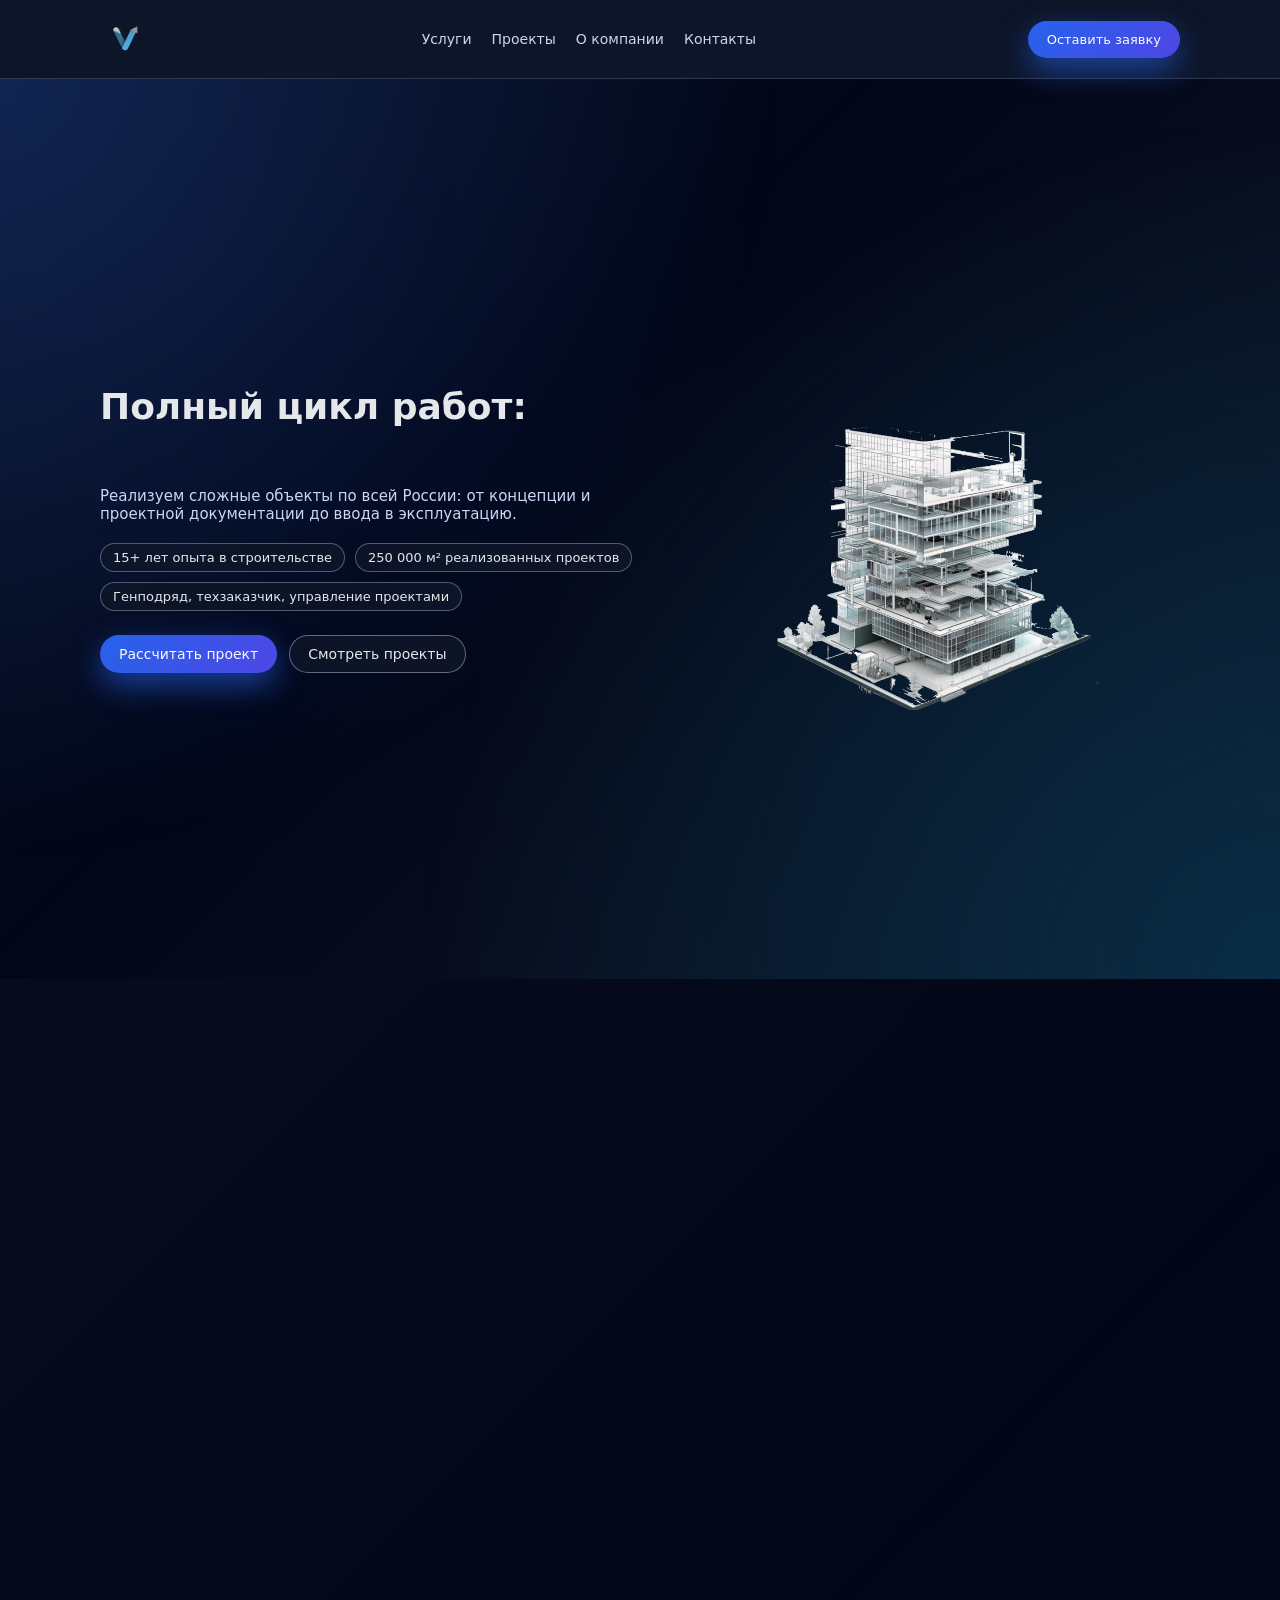
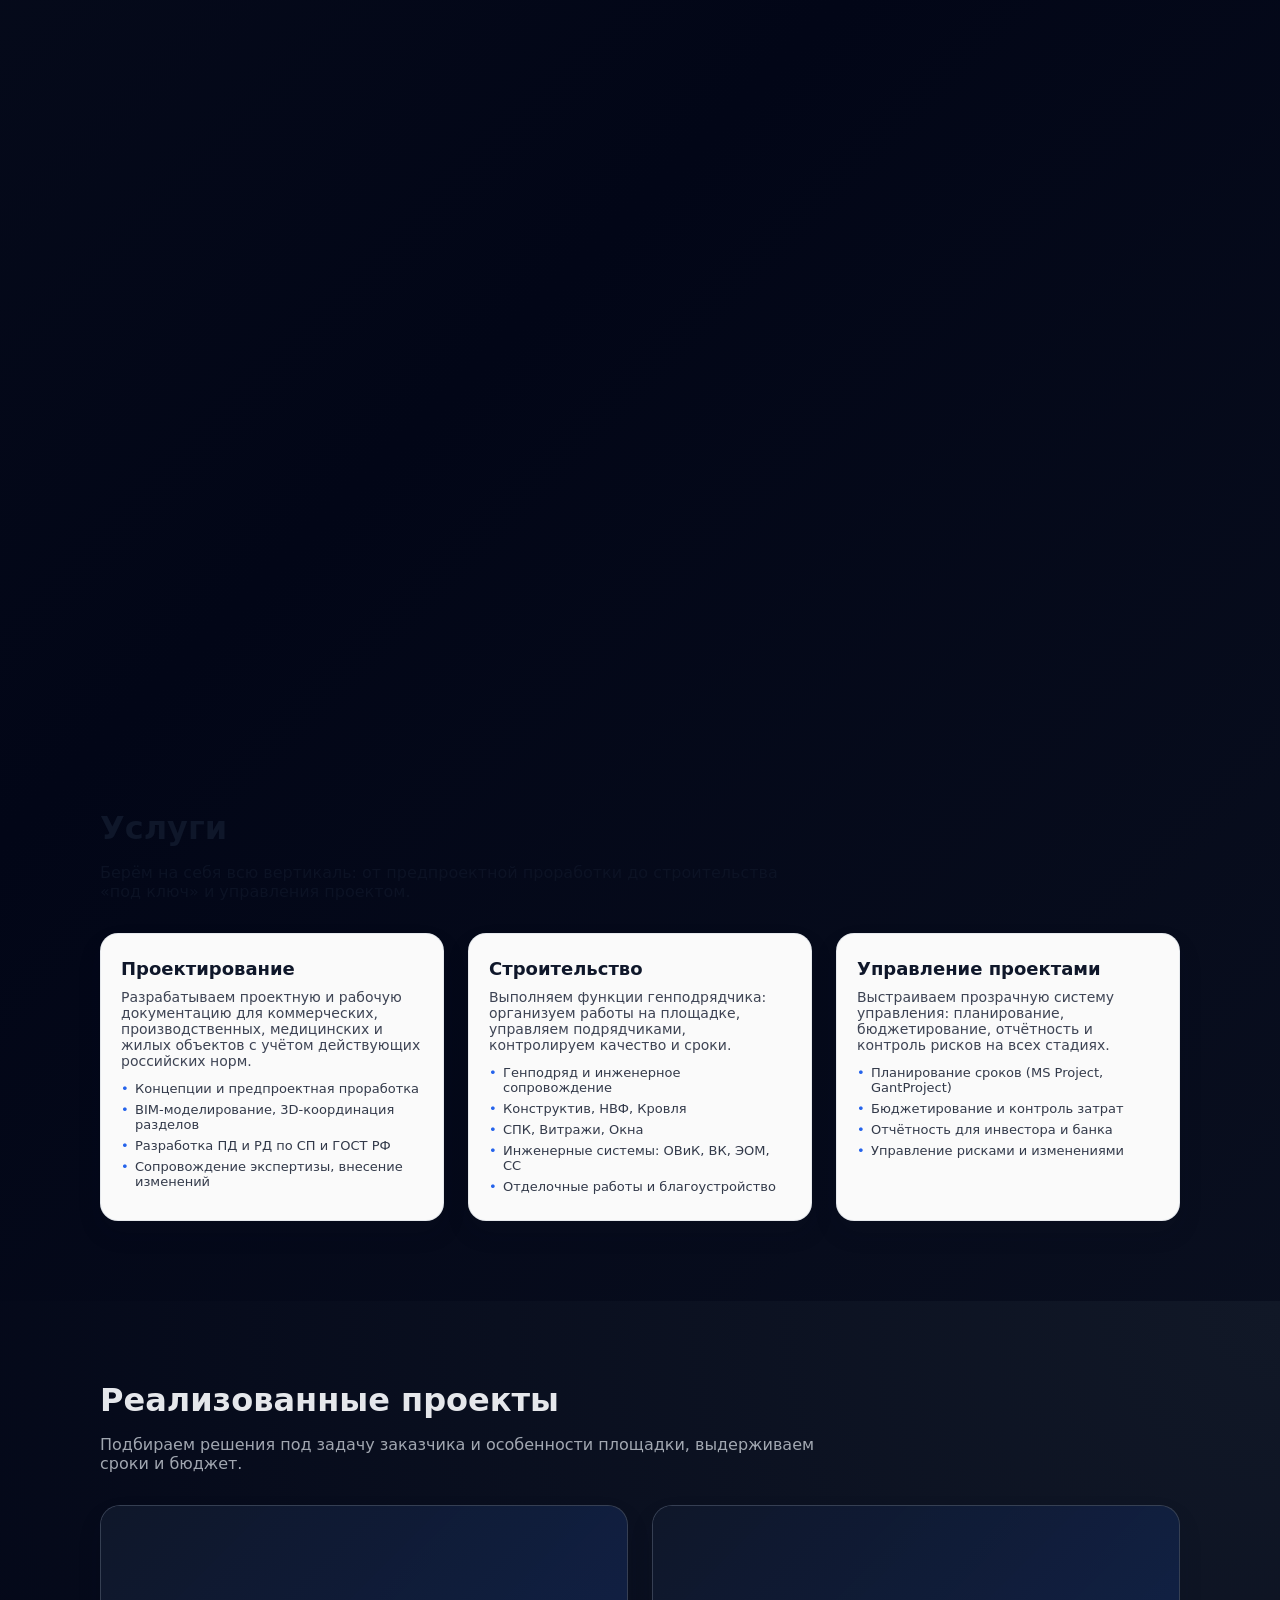
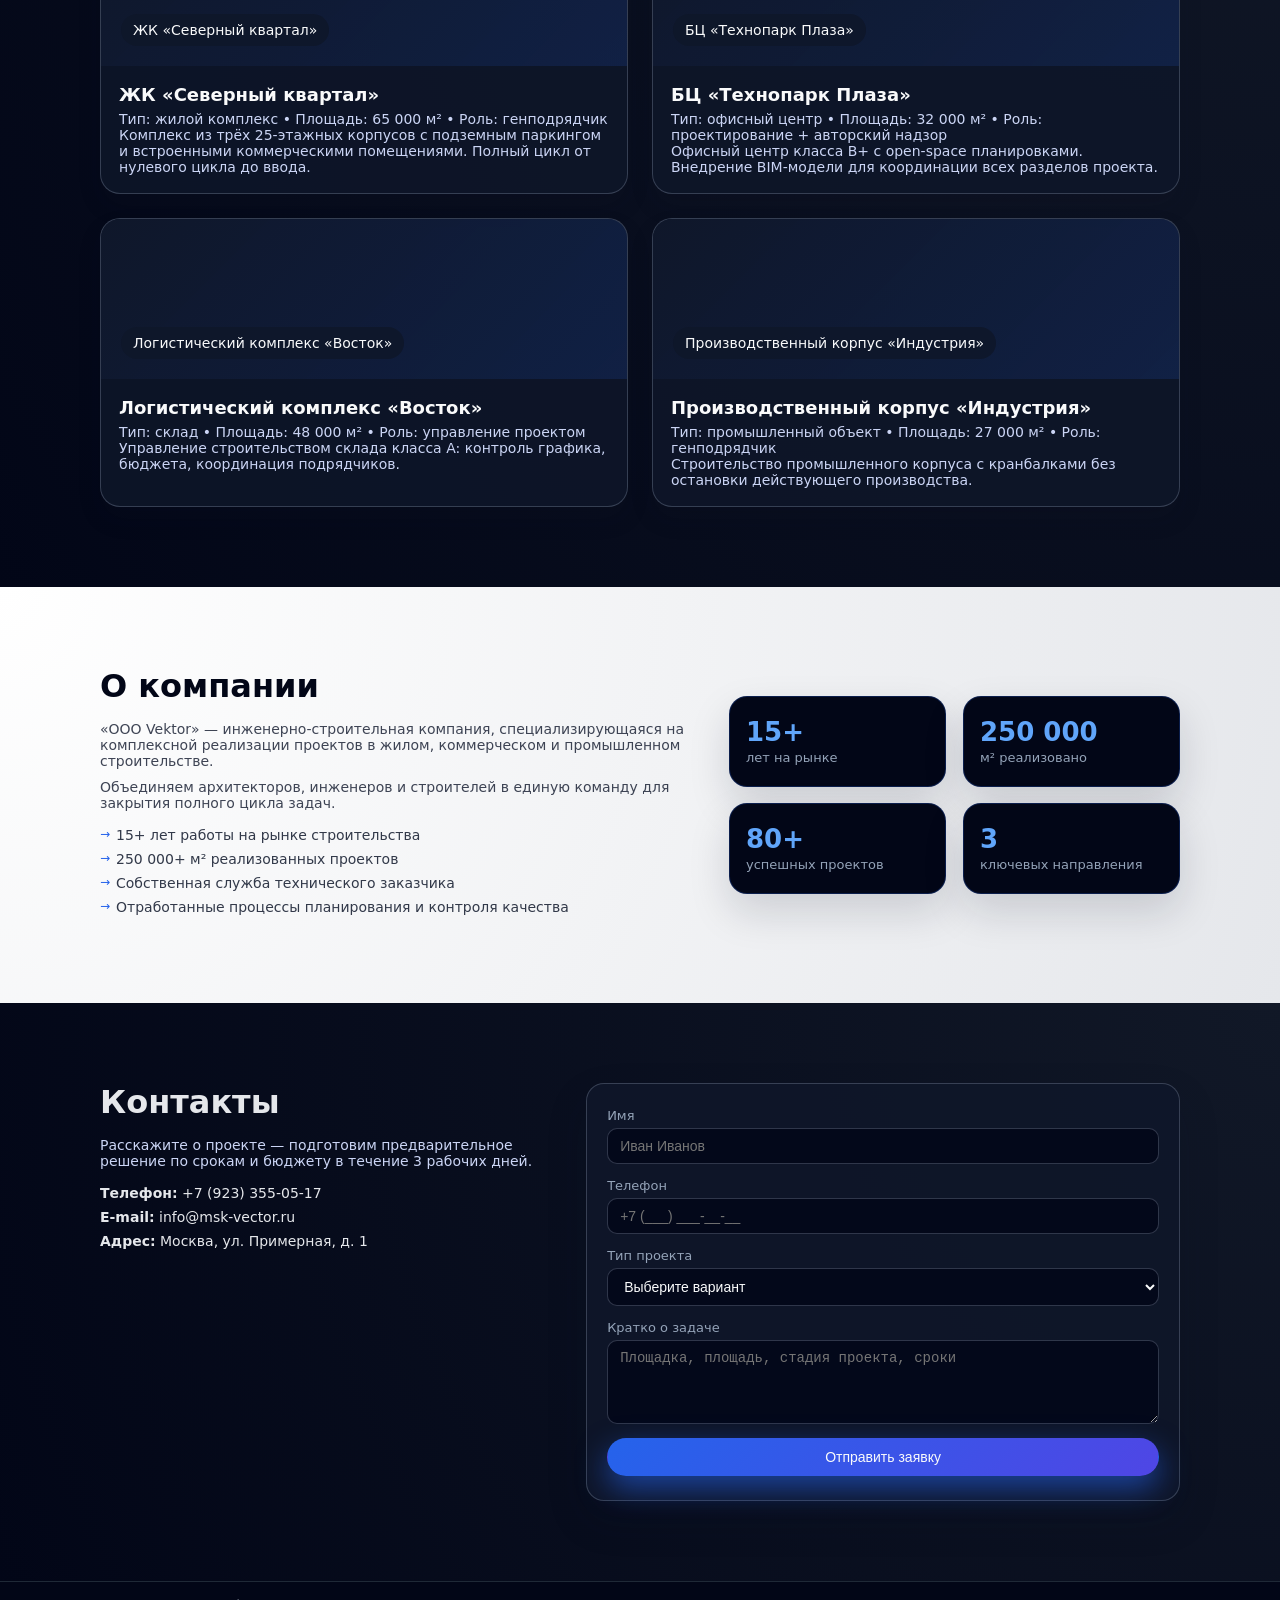
==== commit f4337298: "Add animated hero rotator (Проектирование/Строительство/Управление проектами) Co-Authored-By: Claude" ====
--- a/index.html
+++ b/index.html
@@ -5,7 +5,7 @@
   <title>ООО Vektor — Проектирование, строительство и управление проектами</title>
   <meta name="viewport" content="width=device-width, initial-scale=1" />
   <meta name="description" content="Проектирование, строительство и управление проектами по всей России." />
-  <link rel="stylesheet" href="style.css" />
+  <link rel="stylesheet" href="style.css?v=2" />
 </head>
 <body>
   <header class="site-header">
@@ -30,7 +30,12 @@
         <section class="hero section reveal">
           <div class="container hero-inner">
             <div class="hero-content">
-              <h1>Проектирование, строительство и управление проектами полного цикла</h1>
+              <h1>
+                Полный цикл работ:<br />
+                <span class="hero-rotator" aria-label="Проектирование, строительство и управление проектами">
+                  <span class="hero-rotator__word" aria-hidden="true">Проектирование</span>
+                </span>
+              </h1>
               <p>Реализуем сложные объекты по всей России: от концепции и проектной документации до ввода в эксплуатацию.</p>
               <ul class="hero-highlights">
                 <li>15+ лет опыта в строительстве</li>
@@ -203,6 +208,6 @@
       <span>ИНН 0000000000 • ОГРН 0000000000000</span>
     </div>
   </footer>
-  <script src="script.js"></script>
+  <script src="script.js?v=2"></script>
 </body>
 </html>
--- a/style.css
+++ b/style.css
@@ -41,6 +41,26 @@
 .hero::before{content:"";position:absolute;inset:0;background:radial-gradient(circle at top left,rgba(37,99,235,0.25),transparent 50%),radial-gradient(circle at bottom right,rgba(8,47,73,0.9),transparent 55%);pointer-events:none;z-index:0}
 .hero-inner{position:relative;z-index:1;display:grid;grid-template-columns:minmax(0,1.6fr) minmax(0,1.4fr);gap:48px;align-items:center}
 .hero-content h1{font-size:36px;line-height:1.2;margin:0 0 16px}
+/* === Вращающееся слово (fade + blur) === */
+.hero-rotator{display:inline-block;min-height:1.2em}
+.hero-rotator__word{
+  display:inline-block;
+  background:linear-gradient(135deg,#60a5fa,#818cf8);
+  -webkit-background-clip:text;
+  background-clip:text;
+  color:transparent;
+  transition:opacity 0.5s ease,filter 0.5s ease,transform 0.5s ease;
+  will-change:opacity,filter,transform;
+}
+.hero-rotator__word.is-hidden{
+  opacity:0;
+  filter:blur(12px);
+  transform:translateY(6px);
+}
+@media(prefers-reduced-motion:reduce){
+  .hero-rotator__word{transition:opacity 0.3s ease}
+  .hero-rotator__word.is-hidden{filter:none;transform:none}
+}
 .hero-content p{margin:0 0 20px;font-size:15px;color:#cbd5f5}
 .hero-highlights{list-style:none;padding:0;margin:0 0 24px;display:flex;flex-wrap:wrap;gap:10px;font-size:13px}
 .hero-highlights li{padding:6px 12px;border-radius:999px;background:rgba(15,23,42,0.85);border:1px solid rgba(148,163,184,0.5);color:#e5e7eb}
@@ -108,9 +128,13 @@
    иначе position:sticky перестаёт работать! */
 
 .hero-scroll-wrapper{
+  height: 250vh;
   position: relative;
 }
 .hero-sticky{
+  position: sticky;
+  top: 0;
+  height: 100vh;
   display: flex;
   align-items: center;
   background: linear-gradient(135deg,#0b1120 0%,#020617 40%,#111827 100%);
@@ -118,49 +142,28 @@
 .hero-sticky .hero{
   width: 100%;
   padding: 0;
+  height: 100vh;
   display: flex;
   align-items: center;
 }
 /* Рамка — здесь overflow:hidden нормально, она сама не sticky */
 .hero-frame{
   position: relative;
-  border-radius: 22px;
-  border: 1px solid rgba(148,163,184,0.35);
   overflow: hidden;
   width: 100%;
   aspect-ratio: 4/3;
-  box-shadow: var(--shadow-soft);
-  background: #020617;
+  background: transparent;
 }
-/* Слои: все поверх друг друга, opacity=0 по умолчанию */
-.hero-layer{
-  position: absolute;
-  inset: 0;
+.hero-main-img{
   width: 100%;
   height: 100%;
-  object-fit: cover;
-  opacity: 0;
-  transition: opacity 0.4s ease;
+  object-fit: contain;
+  display: block;
+  transform: scale(0.85) translateY(40px);
+  transform-origin: center center;
+  transition: transform 0.05s linear;
+  will-change: transform;
 }
-#hero-layer-1{ opacity: 1; }
-/* Подписи */
-.hero-label{
-  position: absolute;
-  bottom: 20px;
-  left: 20px;
-  color: #fff;
-  font-size: 1.1rem;
-  font-weight: 700;
-  opacity: 0;
-  text-shadow: 0 2px 16px rgba(0,0,0,0.6);
-  transition: opacity 0.4s ease;
-  pointer-events: none;
-  background: rgba(15,23,42,0.75);
-  padding: 6px 14px;
-  border-radius: 999px;
-  white-space: nowrap;
-}
-#hero-label-1{ opacity: 1; }
 @media(max-width:960px){
   .hero-frame{ aspect-ratio: 16/9; }
 }
